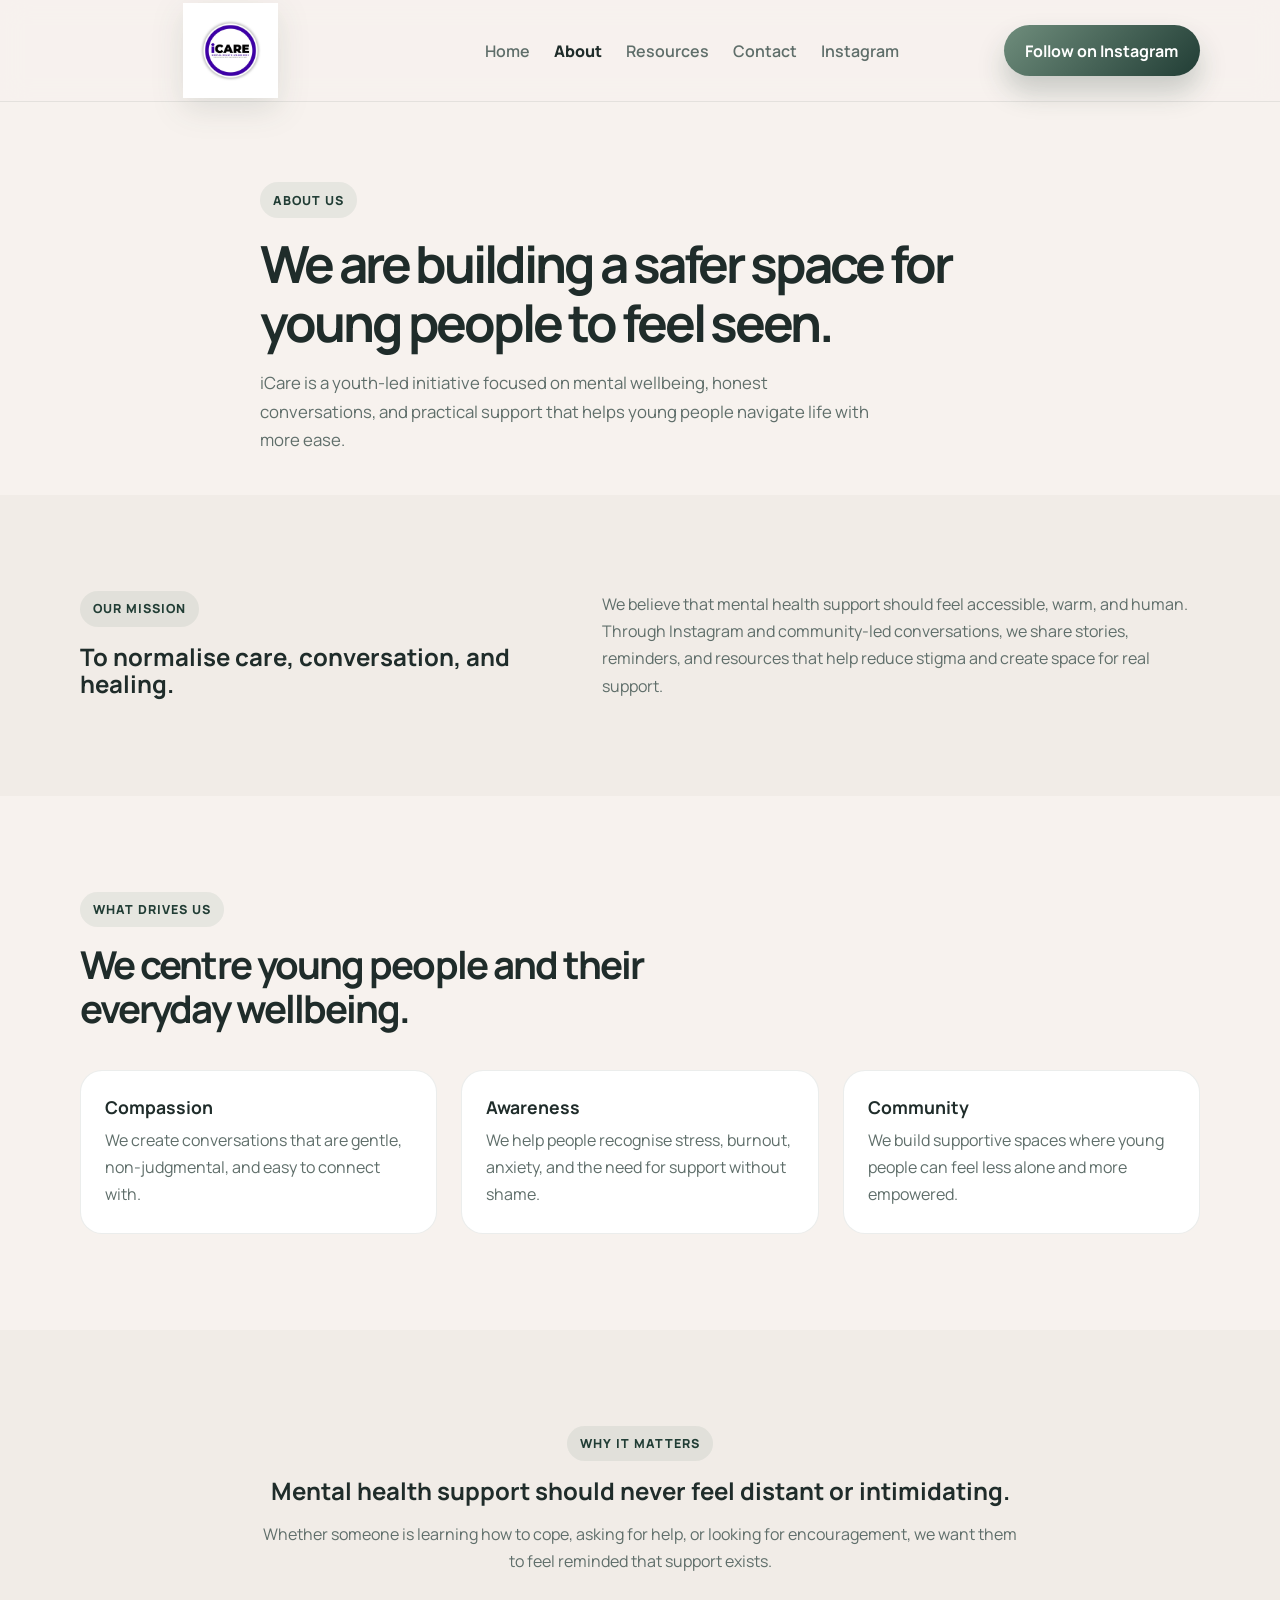
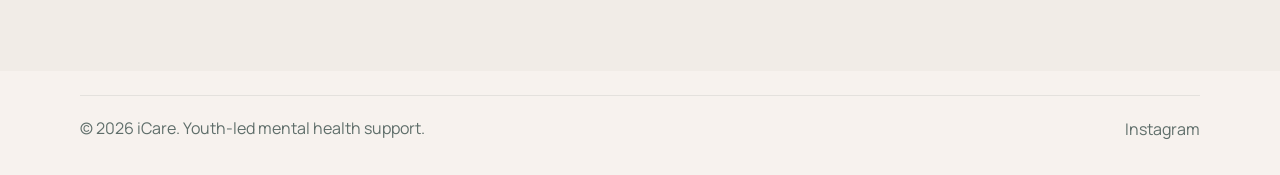
==== about.html @ afa2515c "Add GitHub Pages deployment Co-authored-by: Copilot App <223556219+Copilot@users.noreply.github.com>" ====
<!DOCTYPE html>
<html lang="en">
  <head>
    <meta charset="UTF-8" />
    <meta name="viewport" content="width=device-width, initial-scale=1.0" />
    <meta name="description" content="Learn more about iCare, a youth-led mental health initiative sharing safe conversations and support on Instagram." />
    <title>About | iCare</title>
    <link rel="preconnect" href="https://fonts.googleapis.com" />
    <link rel="preconnect" href="https://fonts.gstatic.com" crossorigin />
    <link href="https://fonts.googleapis.com/css2?family=Manrope:wght@400;500;600;700;800&display=swap" rel="stylesheet" />
    <link rel="stylesheet" href="styles.css" />
  </head>
  <body>
    <header class="site-header">
      <div class="container nav-wrap">
        <a href="index.html" class="brand" aria-label="iCare home">
          <img src="icare-logo.jpeg" alt="iCare logo" class="brand-logo" />
        </a>
        <nav class="main-nav" id="main-nav" aria-label="Main navigation">
          <a href="index.html">Home</a>
          <a href="about.html" class="active">About</a>
          <a href="resources.html">Resources</a>
          <a href="contact.html">Contact</a>
          <a href="https://www.instagram.com/icare_int?stkn=cmU0aDU4Ynk5eHl6&utm_source=qr" target="_blank" rel="noreferrer">Instagram</a>
        </nav>
        <button class="nav-toggle" id="nav-toggle" aria-expanded="false" aria-controls="main-nav" aria-label="Toggle menu">
          <span></span>
          <span></span>
          <span></span>
        </button>
        <a class="btn btn-primary desktop-cta" href="https://www.instagram.com/icare_int?stkn=cmU0aDU4Ynk5eHl6&utm_source=qr" target="_blank" rel="noreferrer">Follow on Instagram</a>
      </div>
    </header>

    <main>
      <section class="page-hero section">
        <div class="container narrow-copy">
          <p class="eyebrow">About us</p>
          <h1>We are building a safer space for young people to feel seen.</h1>
          <p class="lead">iCare is a youth-led initiative focused on mental wellbeing, honest conversations, and practical support that helps young people navigate life with more ease.</p>
        </div>
      </section>

      <section class="section section-soft">
        <div class="container split-layout">
          <div>
            <p class="eyebrow">Our mission</p>
            <h2>To normalise care, conversation, and healing.</h2>
          </div>
          <div>
            <p>We believe that mental health support should feel accessible, warm, and human. Through Instagram and community-led conversations, we share stories, reminders, and resources that help reduce stigma and create space for real support.</p>
          </div>
        </div>
      </section>

      <section class="section">
        <div class="container">
          <div class="section-heading">
            <p class="eyebrow">What drives us</p>
            <h2>We centre young people and their everyday wellbeing.</h2>
          </div>

          <div class="impact-grid">
            <article>
              <strong>Compassion</strong>
              <p>We create conversations that are gentle, non-judgmental, and easy to connect with.</p>
            </article>
            <article>
              <strong>Awareness</strong>
              <p>We help people recognise stress, burnout, anxiety, and the need for support without shame.</p>
            </article>
            <article>
              <strong>Community</strong>
              <p>We build supportive spaces where young people can feel less alone and more empowered.</p>
            </article>
          </div>
        </div>
      </section>

      <section class="section section-soft">
        <div class="container narrow-copy center-text">
          <p class="eyebrow">Why it matters</p>
          <h2>Mental health support should never feel distant or intimidating.</h2>
          <p>Whether someone is learning how to cope, asking for help, or looking for encouragement, we want them to feel reminded that support exists.</p>
        </div>
      </section>
    </main>

    <footer class="site-footer">
      <div class="container footer-wrap">
        <p>© 2026 iCare. Youth-led mental health support.</p>
        <a href="https://www.instagram.com/icare_int?stkn=cmU0aDU4Ynk5eHl6&utm_source=qr" target="_blank" rel="noreferrer">Instagram</a>
      </div>
    </footer>

    <script src="script.js"></script>
  </body>
</html>
---- styles.css ----
:root {
  --bg: #f7f2ee;
  --panel: #fffaf6;
  --soft: #f1ece7;
  --primary: #6f8d7c;
  --primary-deep: #213d35;
  --accent: #d9b7a4;
  --highlight: #efe0d2;
  --text: #1f2c2a;
  --muted: #5f6e6a;
  --line: rgba(33, 61, 53, 0.09);
  --shadow: 0 22px 48px rgba(32, 49, 46, 0.12);
}

* {
  box-sizing: border-box;
}

html {
  scroll-behavior: smooth;
}

body {
  margin: 0;
  font-family: "Manrope", sans-serif;
  background: var(--bg);
  color: var(--text);
}

img {
  max-width: 100%;
  display: block;
}

a {
  color: inherit;
  text-decoration: none;
}

p {
  margin: 0;
  line-height: 1.7;
  color: var(--muted);
}

h1,
h2,
h3 {
  margin: 0;
  line-height: 1.15;
  color: var(--text);
}

.container {
  width: min(1120px, calc(100% - 2rem));
  margin: 0 auto;
}

.section {
  padding: 6rem 0;
}

.section-soft {
  background: var(--soft);
}

.site-header {
  position: sticky;
  top: 0;
  z-index: 20;
  backdrop-filter: blur(14px);
  background: rgba(247, 242, 238, 0.86);
  border-bottom: 1px solid var(--line);
}

.nav-wrap {
  position: relative;
  display: flex;
  align-items: center;
  justify-content: space-between;
  min-height: 82px;
  gap: 1rem;
}

.main-nav a.active {
  color: var(--text);
  font-weight: 800;
}

.nav-toggle {
  display: none;
  background: transparent;
  border: 0;
  padding: 0.25rem;
  cursor: pointer;
}

.nav-toggle span {
  display: block;
  width: 24px;
  height: 2px;
  background: var(--text);
  margin: 5px 0;
  border-radius: 999px;
}

.brand {
  display: inline-flex;
  align-items: center;
  justify-content: center;
  min-width: 180px;
  padding: 0.2rem 0;
}

.brand-logo {
  display: block;
  width: min(300px, 42vw);
  height: auto;
  max-height: 95px;
  object-fit: contain;
  filter: drop-shadow(0 10px 16px rgba(33, 61, 53, 0.12));
}

.brand-mark {
  display: inline-grid;
  place-items: center;
  width: 2rem;
  height: 2rem;
  border-radius: 50%;
  background: linear-gradient(135deg, var(--primary), var(--primary-deep));
  color: white;
  box-shadow: var(--shadow);
}

.main-nav {
  display: flex;
  align-items: center;
  gap: 1.5rem;
  font-weight: 600;
  color: var(--muted);
}

.main-nav a {
  transition: color 0.2s ease;
}

.main-nav a:hover,
.main-nav a:focus-visible {
  color: var(--text);
}

.btn {
  display: inline-flex;
  align-items: center;
  justify-content: center;
  padding: 0.9rem 1.35rem;
  border-radius: 999px;
  font-weight: 700;
  transition: transform 0.2s ease, box-shadow 0.2s ease;
}

.btn:hover,
.btn:focus-visible {
  transform: translateY(-1px);
}

.btn-primary {
  background: linear-gradient(135deg, var(--primary), var(--primary-deep));
  color: white;
  box-shadow: 0 16px 28px rgba(33, 61, 53, 0.22);
}

.btn-secondary {
  background: rgba(255, 255, 255, 0.6);
  color: var(--text);
  border: 1px solid rgba(33, 61, 53, 0.12);
  box-shadow: 0 8px 20px rgba(26, 39, 36, 0.04);
}

.page-hero {
  padding-top: 5rem;
  padding-bottom: 2.5rem;
}

.page-hero h1 {
  font-size: clamp(2.4rem, 4vw, 4rem);
  letter-spacing: -0.06em;
  max-width: 760px;
}

.narrow-copy {
  max-width: 760px;
}

.center-text {
  text-align: center;
}

.center-text p:last-child {
  margin-top: 1rem;
}

.hero {
  padding: 4.5rem 0 3rem;
}

.hero-grid {
  display: grid;
  grid-template-columns: 1.2fr 0.8fr;
  align-items: center;
  gap: 2.5rem;
}

.eyebrow {
  display: inline-block;
  margin-bottom: 1rem;
  padding: 0.45rem 0.8rem;
  border-radius: 999px;
  background: rgba(111, 141, 124, 0.12);
  color: var(--primary-deep);
  font-weight: 800;
  font-size: 0.78rem;
  letter-spacing: 0.08em;
  text-transform: uppercase;
}

.hero-copy h1 {
  font-size: clamp(2.6rem, 5vw, 4.8rem);
  letter-spacing: -0.07em;
  max-width: 560px;
  color: var(--primary-deep);
}

.lead {
  margin-top: 1.1rem;
  font-size: 1.05rem;
  max-width: 620px;
}

.hero-actions {
  display: flex;
  flex-wrap: wrap;
  gap: 1rem;
  margin-top: 2rem;
}

.mini-stats {
  list-style: none;
  display: grid;
  grid-template-columns: repeat(3, minmax(0, 1fr));
  gap: 1rem;
  margin: 2rem 0 0;
  padding: 0;
}

.mini-stats li {
  padding: 1rem 1.1rem;
  border-radius: 20px;
  background: rgba(255, 255, 255, 0.68);
  border: 1px solid var(--line);
}

.mini-stats strong {
  display: block;
  margin-bottom: 0.1rem;
  font-size: 1.05rem;
}

.mini-stats span {
  color: var(--muted);
  font-size: 0.82rem;
}

.hero-visual {
  position: relative;
  min-height: 520px;
  display: grid;
  place-items: center;
}

.bubble {
  position: absolute;
  border-radius: 50%;
  filter: blur(8px);
  opacity: 0.8;
}

.bubble-one {
  inset: 6% auto auto 8%;
  width: 180px;
  height: 180px;
  background: rgba(246, 216, 209, 0.8);
}

.bubble-two {
  inset: auto 10% 12% auto;
  width: 220px;
  height: 220px;
  background: rgba(90, 143, 122, 0.16);
}

.card {
  position: relative;
  z-index: 1;
  background: rgba(255, 255, 255, 0.9);
  border: 1px solid rgba(34, 62, 58, 0.08);
  box-shadow: var(--shadow);
}

.card-main {
  width: min(420px, 92%);
  padding: 2.1rem 1.7rem;
  border-radius: 30px;
  background: linear-gradient(180deg, rgba(255,255,255,0.96), rgba(255,250,246,0.94));
}

.dot {
  display: inline-block;
  width: 12px;
  height: 12px;
  margin-bottom: 0.9rem;
  border-radius: 50%;
  background: #c8d7d2;
}

.dot.active {
  background: var(--primary);
}

.card-main h2 {
  margin-bottom: 0.6rem;
  font-size: 2rem;
}

.signal {
  display: flex;
  align-items: center;
  justify-content: space-between;
  margin-top: 1.5rem;
  padding-top: 1rem;
  border-top: 1px solid var(--line);
}

.signal span {
  font-weight: 700;
  color: var(--text);
}

.bars {
  display: flex;
  gap: 0.4rem;
  align-items: end;
  height: 28px;
}

.bars i {
  width: 5px;
  border-radius: 999px;
  background: linear-gradient(180deg, var(--primary), var(--primary-deep));
}

.bars i:nth-child(1) { height: 10px; }
.bars i:nth-child(2) { height: 18px; }
.bars i:nth-child(3) { height: 22px; }
.bars i:nth-child(4) { height: 28px; }

.card-floating {
  position: absolute;
  right: 6%;
  bottom: 10%;
  max-width: 210px;
  padding: 1rem 1.2rem;
  border-radius: 18px;
  background: rgba(250, 237, 235, 0.92);
}

.section-heading {
  margin-bottom: 2.4rem;
}

.section-heading h2 {
  font-size: clamp(2rem, 3vw, 3rem);
  letter-spacing: -0.05em;
  max-width: 620px;
}

.split-layout {
  display: grid;
  grid-template-columns: 0.9fr 1.1fr;
  gap: 2rem;
}

.impact-grid {
  display: grid;
  grid-template-columns: repeat(3, minmax(0, 1fr));
  gap: 1.5rem;
}

.impact-grid article {
  background: white;
  border: 1px solid var(--line);
  border-radius: 22px;
  padding: 1.5rem;
}

.impact-grid strong {
  display: block;
  margin-bottom: 0.5rem;
  font-size: 1.1rem;
}

.card-grid {
  display: grid;
  gap: 1.5rem;
}

.three-up {
  grid-template-columns: repeat(3, minmax(0, 1fr));
}

.four-up {
  grid-template-columns: repeat(4, minmax(0, 1fr));
}

.info-card {
  padding: 1.8rem 1.5rem;
  border-radius: 24px;
  background: linear-gradient(180deg, #ffffff, #fdf7f3);
  border: 1px solid var(--line);
  box-shadow: 0 14px 32px rgba(26, 39, 36, 0.04);
}

.icon {
  display: inline-grid;
  place-items: center;
  width: 3.1rem;
  height: 3.1rem;
  border-radius: 16px;
  font-size: 1.4rem;
  background: rgba(90, 143, 122, 0.12);
}

.info-card h3 {
  margin-top: 1rem;
  margin-bottom: 0.55rem;
  font-size: 1.4rem;
}

#instagram-feed.instagram-grid {
  align-items: stretch;
}

#instagram-feed .instagram-card {
  display: block;
  overflow: hidden;
  border-radius: 24px;
  background: white;
  border: 1px solid var(--line);
  box-shadow: 0 14px 28px rgba(26, 39, 36, 0.04);
  transition: transform 0.2s ease, box-shadow 0.2s ease;
}

#instagram-feed .instagram-card:hover,
#instagram-feed .instagram-card:focus-visible {
  transform: translateY(-3px);
  box-shadow: 0 18px 36px rgba(26, 39, 36, 0.08);
}

.instagram-card img {
  width: 100%;
  height: 220px;
  object-fit: cover;
}

.instagram-card .instagram-content {
  padding: 1rem 1rem 1.2rem;
}

.instagram-card .meta {
  display: flex;
  align-items: center;
  justify-content: space-between;
  margin-bottom: 0.8rem;
}

.instagram-badge {
  display: inline-block;
  padding: 0.25rem 0.55rem;
  border-radius: 999px;
  background: rgba(246, 216, 209, 0.7);
  color: var(--primary-deep);
  font-size: 0.72rem;
  font-weight: 700;
}

.instagram-card h3 {
  margin: 0 0 0.6rem;
  font-size: 1.15rem;
}

.instagram-card p {
  font-size: 0.95rem;
}

.spotlight-wrap {
  display: grid;
  grid-template-columns: 1fr 1fr;
  gap: 2rem;
  align-items: center;
}

.spotlight-wrap p:last-child {
  font-size: 1.04rem;
}

.brand-strip {
  padding-top: 0;
  padding-bottom: 2rem;
}

.brand-row {
  display: flex;
  justify-content: space-between;
  flex-wrap: wrap;
  gap: 1rem;
  padding: 1.3rem 0;
  border-top: 1px solid var(--line);
  border-bottom: 1px solid var(--line);
  color: var(--primary-deep);
  font-size: 0.78rem;
  letter-spacing: 0.15em;
  text-transform: uppercase;
  font-weight: 800;
  opacity: 0.9;
}

.editorial-section {
  background: linear-gradient(180deg, rgba(255,255,255,0.4), rgba(237,244,242,0.9));
}

.editorial-grid {
  display: grid;
  grid-template-columns: 1.4fr 0.8fr 0.8fr;
  gap: 1.5rem;
  align-items: stretch;
}

.editorial-feature,
.editorial-card {
  background: white;
  border: 1px solid var(--line);
  border-radius: 28px;
  overflow: hidden;
  box-shadow: 0 14px 32px rgba(26, 39, 36, 0.04);
}

.editorial-feature {
  display: grid;
  grid-template-columns: 1.2fr 1fr;
}

.editorial-feature img {
  width: 100%;
  height: 100%;
  object-fit: cover;
}

.editorial-feature > div,
.editorial-card {
  padding: 1.4rem 1.4rem 1.5rem;
}

.editorial-card {
  display: flex;
  flex-direction: column;
  justify-content: center;
}

.editorial-feature h3,
.editorial-card h3 {
  margin: 0.8rem 0 0.5rem;
  font-size: 1.5rem;
}

.dark-pill {
  background: rgba(29, 43, 40, 0.9);
  color: white;
}

.split-heading {
  display: flex;
  align-items: end;
  justify-content: space-between;
  gap: 1rem;
}

.text-link {
  font-weight: 800;
  color: var(--primary-deep);
}

.resource-list {
  display: grid;
  grid-template-columns: repeat(3, minmax(0, 1fr));
  gap: 1.5rem;
}

.resource-list article {
  padding: 1.6rem;
  border-radius: 24px;
  background: white;
  border: 1px solid var(--line);
}

.resources-page {
  grid-template-columns: repeat(3, minmax(0, 1fr));
}

.pill {
  display: inline-block;
  margin-bottom: 0.8rem;
  padding: 0.4rem 0.7rem;
  border-radius: 999px;
  background: rgba(90, 143, 122, 0.12);
  color: var(--primary-deep);
  font-size: 0.72rem;
  font-weight: 800;
  letter-spacing: 0.06em;
  text-transform: uppercase;
}

.quote-card {
  margin: 0;
  padding: 1.6rem;
  background: white;
  border-radius: 24px;
  border: 1px solid var(--line);
  color: var(--text);
  font-size: 1.05rem;
  line-height: 1.7;
}

.contact-box {
  display: flex;
  align-items: center;
  justify-content: space-between;
  gap: 2rem;
  padding: 2.3rem 2rem;
  border-radius: 28px;
  background: linear-gradient(135deg, rgba(111, 141, 124, 0.10), rgba(217, 183, 164, 0.20));
  border: 1px solid var(--line);
  box-shadow: 0 18px 32px rgba(32, 49, 46, 0.06);
}

.contact-layout {
  display: grid;
  grid-template-columns: 1fr 1fr;
  align-items: center;
}

.contact-copy {
  max-width: 540px;
}

.contact-copy p {
  margin-top: 0.8rem;
}

.contact-form {
  display: grid;
  gap: 1rem;
  background: rgba(255, 255, 255, 0.72);
  border: 1px solid var(--line);
  border-radius: 22px;
  padding: 1.2rem;
}

.contact-form label {
  display: grid;
  gap: 0.5rem;
  color: var(--text);
  font-weight: 700;
}

.contact-form input,
.contact-form textarea {
  width: 100%;
  border: 1px solid rgba(29, 43, 40, 0.12);
  border-radius: 14px;
  padding: 0.9rem 1rem;
  font: inherit;
  color: var(--text);
  background: white;
}

.contact-form input:focus,
.contact-form textarea:focus {
  outline: 2px solid rgba(90, 143, 122, 0.25);
  border-color: rgba(90, 143, 122, 0.5);
}

.contact-actions {
  display: flex;
  flex-wrap: wrap;
  gap: 1rem;
}

.compact-actions {
  margin-top: 1.5rem;
}

.submit-btn {
  border: none;
  cursor: pointer;
}

.site-footer {
  padding: 1.5rem 0 2rem;
  color: var(--muted);
}

.footer-wrap {
  display: flex;
  align-items: center;
  justify-content: space-between;
  gap: 1rem;
  border-top: 1px solid var(--line);
  padding-top: 1.2rem;
}

@media (max-width: 900px) {
  .hero-grid,
  .split-layout,
  .three-up,
  .four-up,
  .resource-list,
  .contact-box,
  .spotlight-wrap,
  .impact-grid,
  .editorial-grid {
    grid-template-columns: 1fr;
    display: grid;
  }

  .brand-logo {
    width: min(190px, 52vw);
  }

  .editorial-feature {
    grid-template-columns: 1fr;
  }

  .desktop-cta {
    display: none;
  }

  .nav-toggle {
    display: block;
  }

  .main-nav {
    position: absolute;
    top: 82px;
    left: 0;
    right: 0;
    display: none;
    flex-direction: column;
    gap: 1rem;
    padding: 1rem 1.2rem 1.25rem;
    background: rgba(246, 245, 244, 0.96);
    border-bottom: 1px solid var(--line);
  }

  .main-nav.is-open {
    display: flex;
  }

  .contact-box {
    display: block;
  }

  .contact-actions {
    margin-top: 1.2rem;
  }
}

@media (max-width: 640px) {
  .hero {
    padding-top: 3rem;
  }

  .nav-wrap {
    padding: 0.8rem 0;
  }

  .btn {
    width: 100%;
  }

  .hero-actions,
  .contact-actions {
    display: grid;
  }

  .mini-stats {
    grid-template-columns: 1fr;
  }

  .section {
    padding: 4.5rem 0;
  }

  .site-footer .footer-wrap {
    flex-direction: column;
    align-items: flex-start;
  }
}
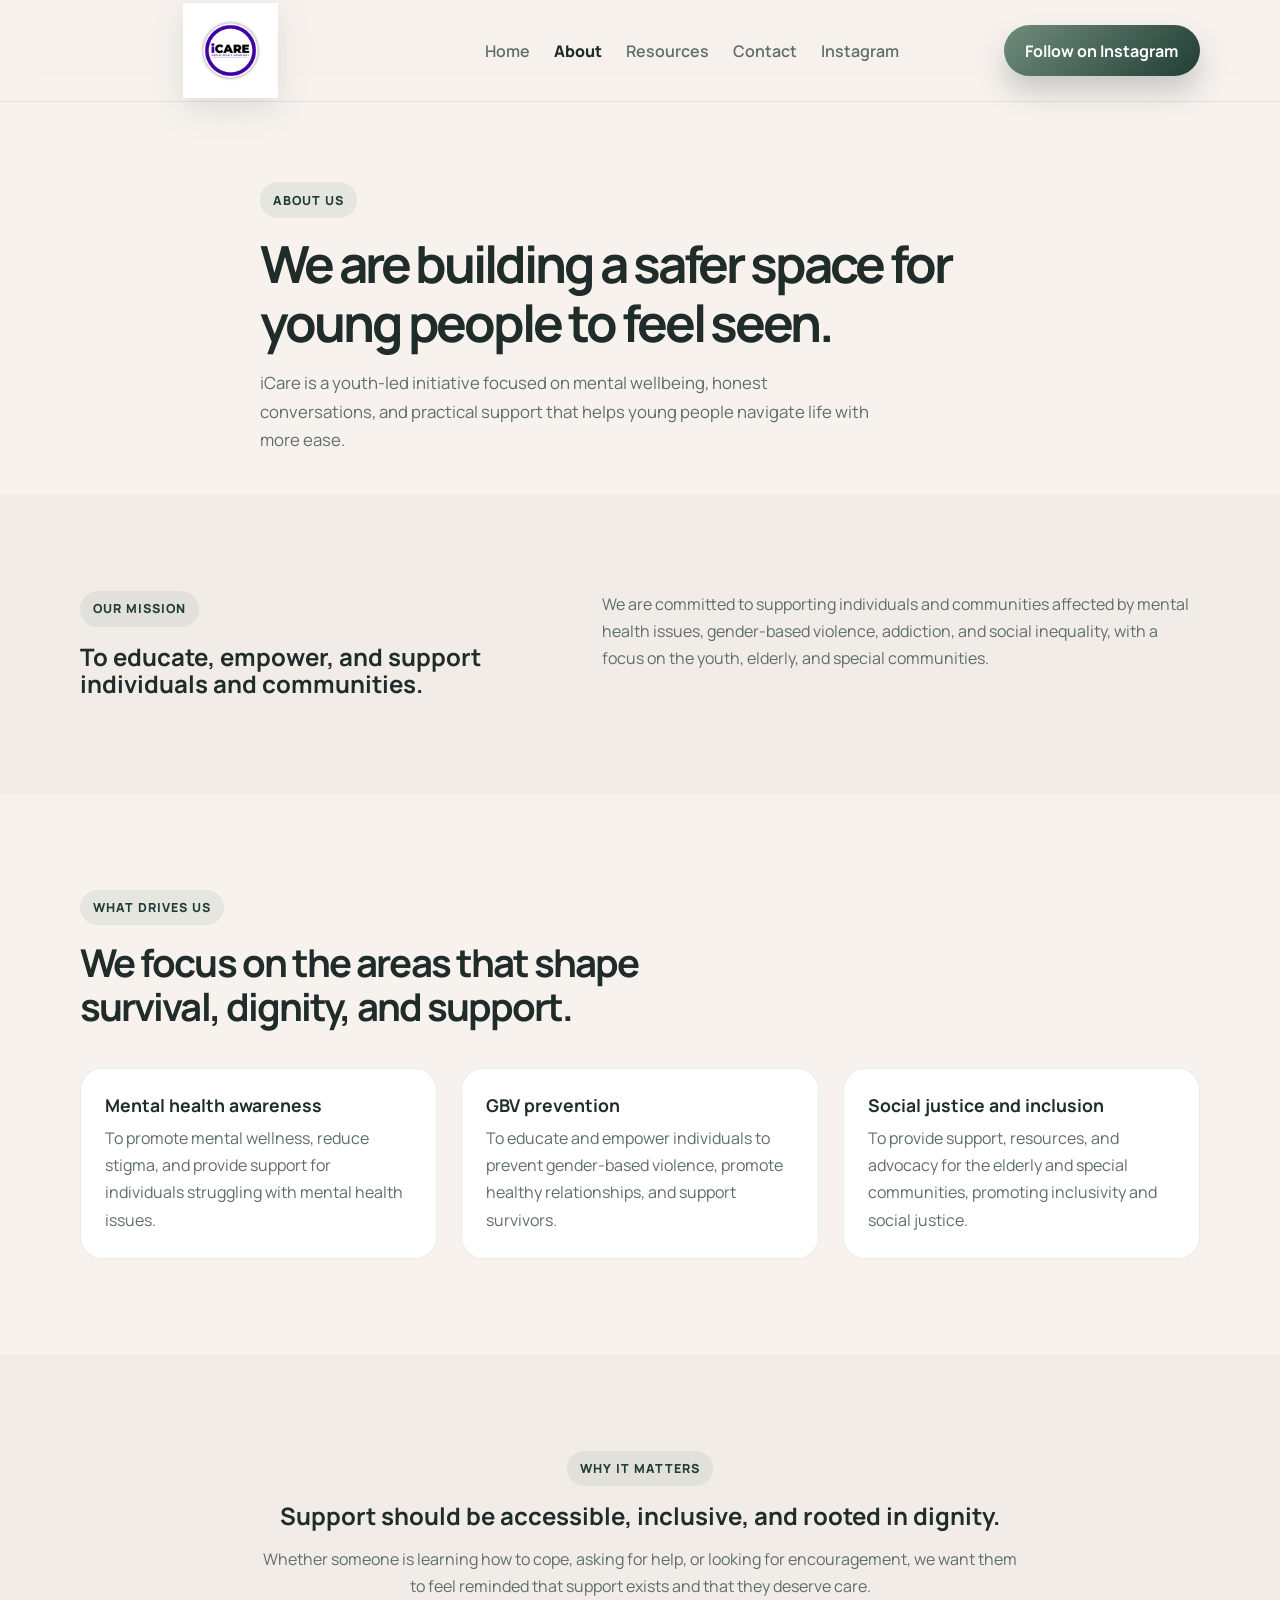
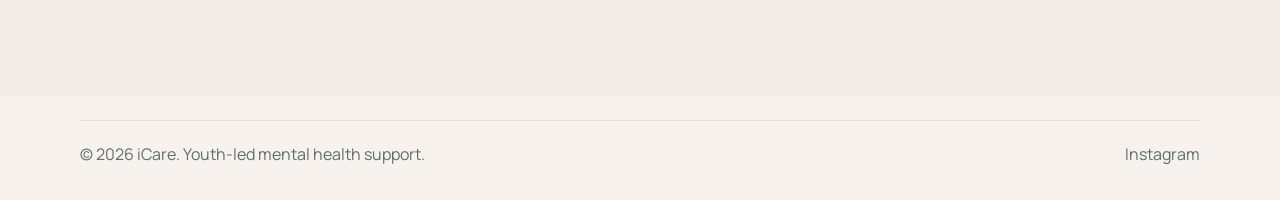
==== commit 6b6d2c10: "Update site content with Instagram profile details Co-authored-by: Copilot App <223556219+Copilot@us" ====
--- a/about.html
+++ b/about.html
@@ -45,10 +45,10 @@
         <div class="container split-layout">
           <div>
             <p class="eyebrow">Our mission</p>
-            <h2>To normalise care, conversation, and healing.</h2>
+            <h2>To educate, empower, and support individuals and communities.</h2>
           </div>
           <div>
-            <p>We believe that mental health support should feel accessible, warm, and human. Through Instagram and community-led conversations, we share stories, reminders, and resources that help reduce stigma and create space for real support.</p>
+            <p>We are committed to supporting individuals and communities affected by mental health issues, gender-based violence, addiction, and social inequality, with a focus on the youth, elderly, and special communities.</p>
           </div>
         </div>
       </section>
@@ -57,21 +57,21 @@
         <div class="container">
           <div class="section-heading">
             <p class="eyebrow">What drives us</p>
-            <h2>We centre young people and their everyday wellbeing.</h2>
+            <h2>We focus on the areas that shape survival, dignity, and support.</h2>
           </div>
 
           <div class="impact-grid">
             <article>
-              <strong>Compassion</strong>
-              <p>We create conversations that are gentle, non-judgmental, and easy to connect with.</p>
+              <strong>Mental health awareness</strong>
+              <p>To promote mental wellness, reduce stigma, and provide support for individuals struggling with mental health issues.</p>
             </article>
             <article>
-              <strong>Awareness</strong>
-              <p>We help people recognise stress, burnout, anxiety, and the need for support without shame.</p>
+              <strong>GBV prevention</strong>
+              <p>To educate and empower individuals to prevent gender-based violence, promote healthy relationships, and support survivors.</p>
             </article>
             <article>
-              <strong>Community</strong>
-              <p>We build supportive spaces where young people can feel less alone and more empowered.</p>
+              <strong>Social justice and inclusion</strong>
+              <p>To provide support, resources, and advocacy for the elderly and special communities, promoting inclusivity and social justice.</p>
             </article>
           </div>
         </div>
@@ -80,8 +80,8 @@
       <section class="section section-soft">
         <div class="container narrow-copy center-text">
           <p class="eyebrow">Why it matters</p>
-          <h2>Mental health support should never feel distant or intimidating.</h2>
-          <p>Whether someone is learning how to cope, asking for help, or looking for encouragement, we want them to feel reminded that support exists.</p>
+          <h2>Support should be accessible, inclusive, and rooted in dignity.</h2>
+          <p>Whether someone is learning how to cope, asking for help, or looking for encouragement, we want them to feel reminded that support exists and that they deserve care.</p>
         </div>
       </section>
     </main>
--- a/styles.css
+++ b/styles.css
@@ -307,6 +307,21 @@
   box-shadow: var(--shadow);
 }
 
+.profile-card {
+  display: grid;
+  place-items: center;
+  padding: 1.4rem 1rem 1rem;
+}
+
+.profile-badge {
+  display: block;
+  width: min(320px, 70%);
+  height: auto;
+  max-height: 220px;
+  object-fit: contain;
+  filter: drop-shadow(0 10px 16px rgba(33, 61, 53, 0.12));
+}
+
 .card-main {
   width: min(420px, 92%);
   padding: 2.1rem 1.7rem;
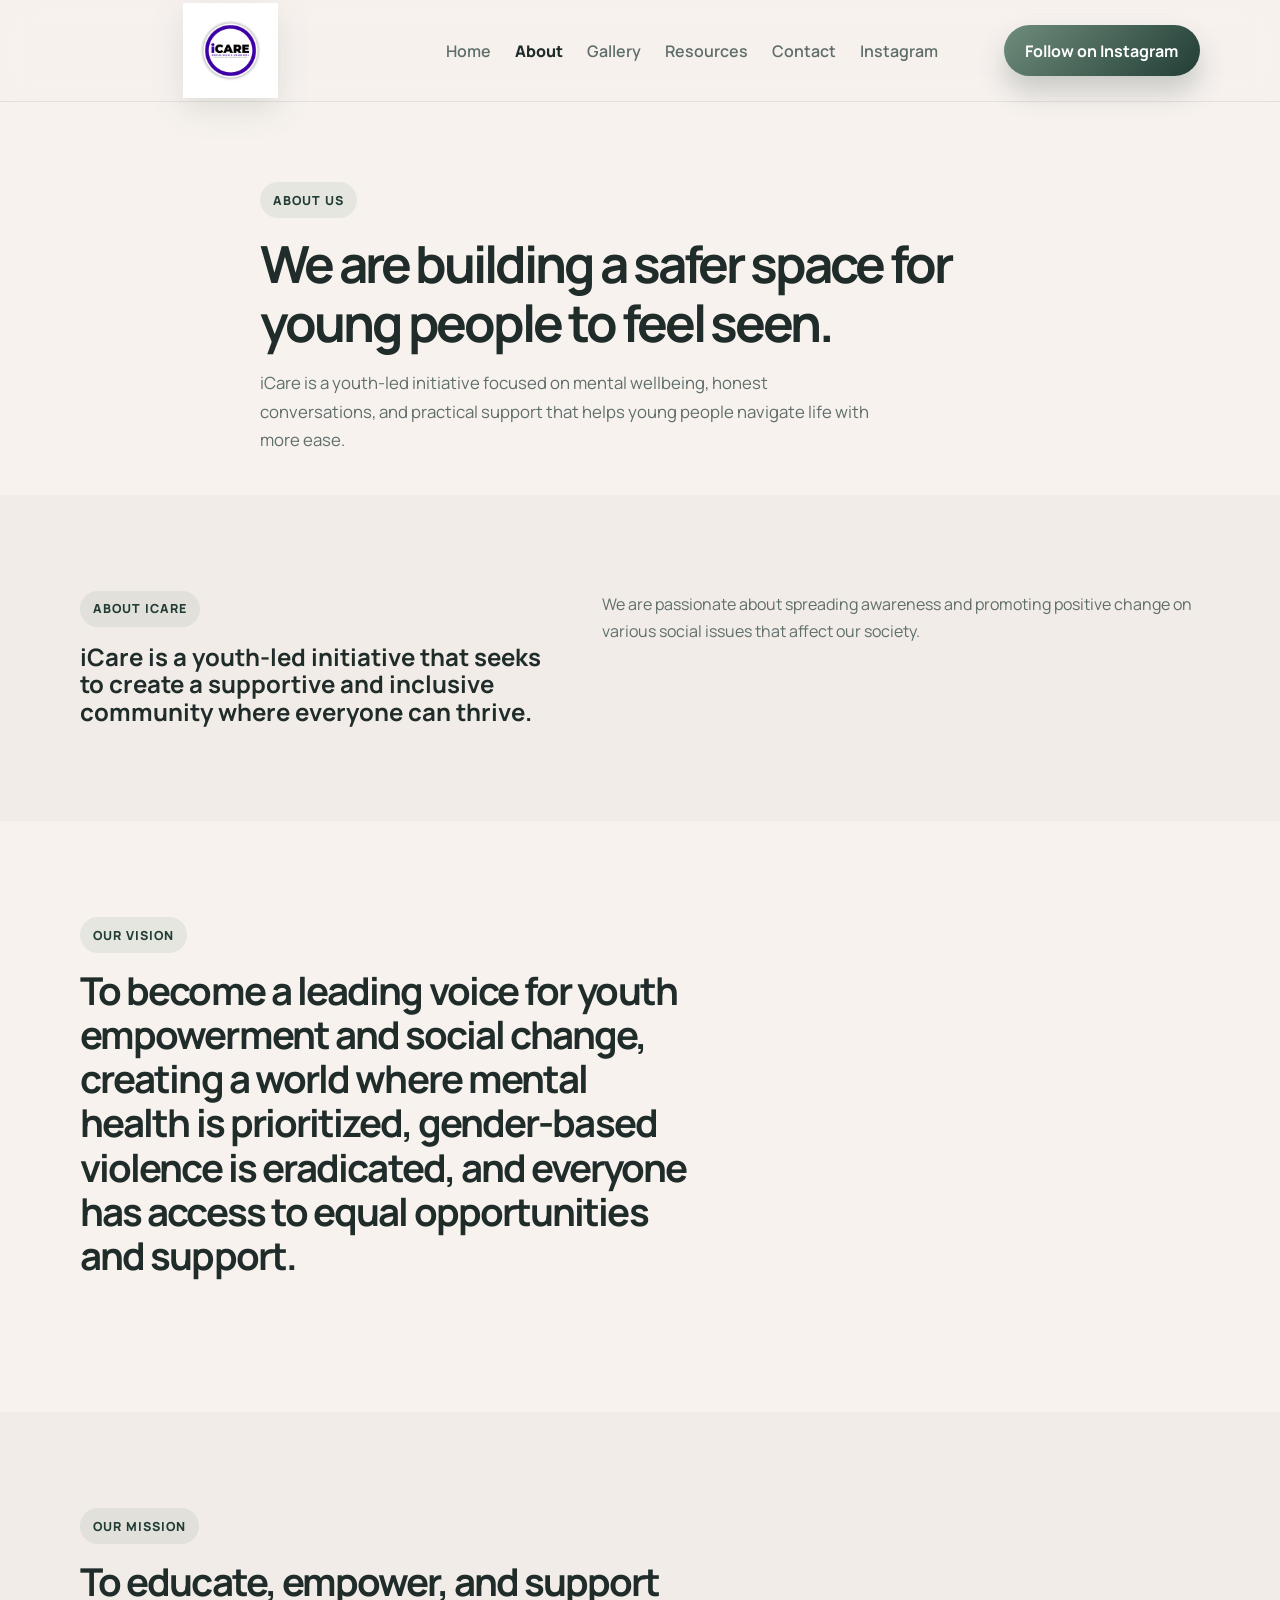
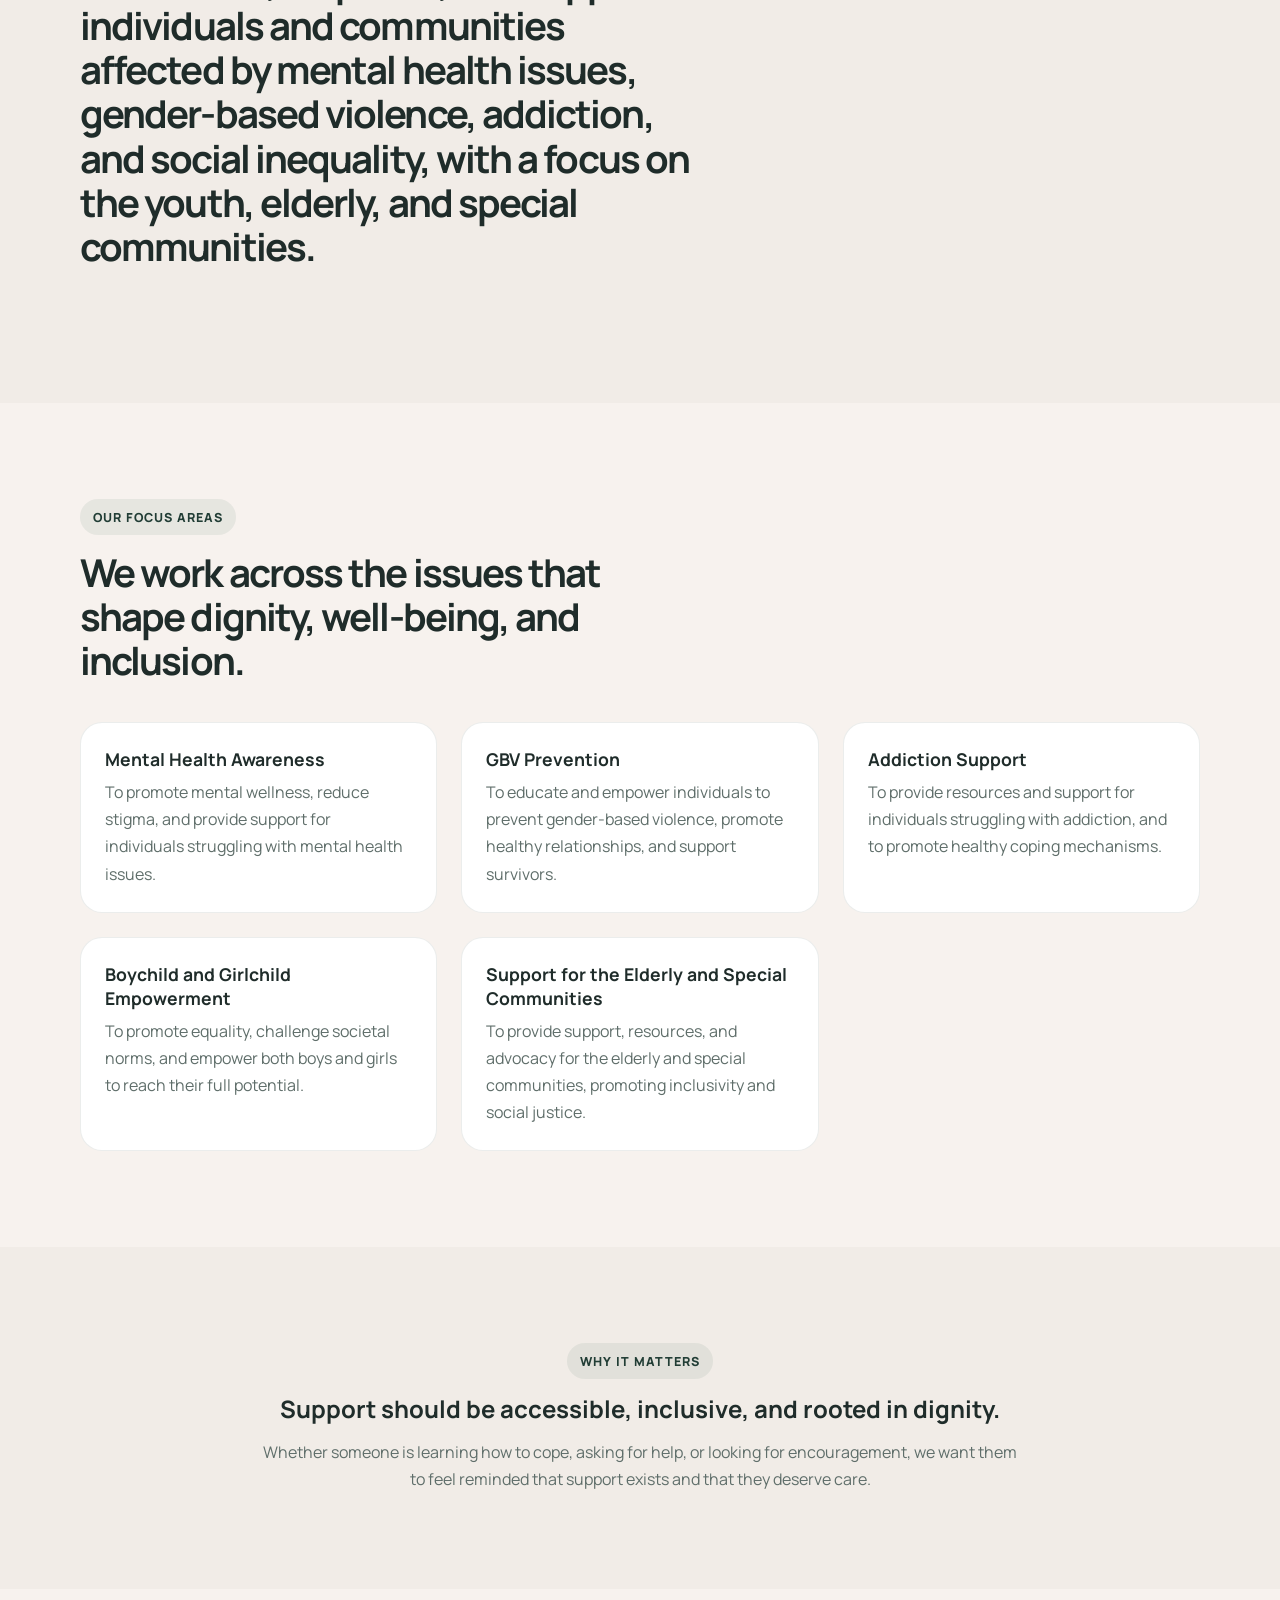
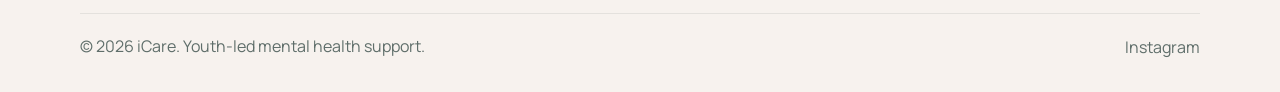
==== commit 4dc7db73: "Finalize iCare website with real gallery and updated content Co-authored-by: Copilot App <223556219+" ====
--- a/about.html
+++ b/about.html
@@ -19,6 +19,7 @@
         <nav class="main-nav" id="main-nav" aria-label="Main navigation">
           <a href="index.html">Home</a>
           <a href="about.html" class="active">About</a>
+          <a href="gallery.html">Gallery</a>
           <a href="resources.html">Resources</a>
           <a href="contact.html">Contact</a>
           <a href="https://www.instagram.com/icare_int?stkn=cmU0aDU4Ynk5eHl6&utm_source=qr" target="_blank" rel="noreferrer">Instagram</a>
@@ -44,11 +45,11 @@
       <section class="section section-soft">
         <div class="container split-layout">
           <div>
-            <p class="eyebrow">Our mission</p>
-            <h2>To educate, empower, and support individuals and communities.</h2>
+            <p class="eyebrow">About iCare</p>
+            <h2>iCare is a youth-led initiative that seeks to create a supportive and inclusive community where everyone can thrive.</h2>
           </div>
           <div>
-            <p>We are committed to supporting individuals and communities affected by mental health issues, gender-based violence, addiction, and social inequality, with a focus on the youth, elderly, and special communities.</p>
+            <p>We are passionate about spreading awareness and promoting positive change on various social issues that affect our society.</p>
           </div>
         </div>
       </section>
@@ -56,21 +57,47 @@
       <section class="section">
         <div class="container">
           <div class="section-heading">
-            <p class="eyebrow">What drives us</p>
-            <h2>We focus on the areas that shape survival, dignity, and support.</h2>
+            <p class="eyebrow">Our Vision</p>
+            <h2>To become a leading voice for youth empowerment and social change, creating a world where mental health is prioritized, gender-based violence is eradicated, and everyone has access to equal opportunities and support.</h2>
+          </div>
+        </div>
+      </section>
+
+      <section class="section section-soft">
+        <div class="container">
+          <div class="section-heading">
+            <p class="eyebrow">Our Mission</p>
+            <h2>To educate, empower, and support individuals and communities affected by mental health issues, gender-based violence, addiction, and social inequality, with a focus on the youth, elderly, and special communities.</h2>
+          </div>
+        </div>
+      </section>
+
+      <section class="section">
+        <div class="container">
+          <div class="section-heading">
+            <p class="eyebrow">Our Focus Areas</p>
+            <h2>We work across the issues that shape dignity, well-being, and inclusion.</h2>
           </div>
 
           <div class="impact-grid">
             <article>
-              <strong>Mental health awareness</strong>
+              <strong>Mental Health Awareness</strong>
               <p>To promote mental wellness, reduce stigma, and provide support for individuals struggling with mental health issues.</p>
             </article>
             <article>
-              <strong>GBV prevention</strong>
+              <strong>GBV Prevention</strong>
               <p>To educate and empower individuals to prevent gender-based violence, promote healthy relationships, and support survivors.</p>
             </article>
             <article>
-              <strong>Social justice and inclusion</strong>
+              <strong>Addiction Support</strong>
+              <p>To provide resources and support for individuals struggling with addiction, and to promote healthy coping mechanisms.</p>
+            </article>
+            <article>
+              <strong>Boychild and Girlchild Empowerment</strong>
+              <p>To promote equality, challenge societal norms, and empower both boys and girls to reach their full potential.</p>
+            </article>
+            <article>
+              <strong>Support for the Elderly and Special Communities</strong>
               <p>To provide support, resources, and advocacy for the elderly and special communities, promoting inclusivity and social justice.</p>
             </article>
           </div>
--- a/styles.css
+++ b/styles.css
@@ -655,6 +655,34 @@
   line-height: 1.7;
 }
 
+.support-band {
+  padding-top: 0;
+}
+
+.support-band-inner {
+  display: grid;
+  grid-template-columns: 1.3fr 0.7fr;
+  gap: 1.5rem;
+  align-items: center;
+  padding: 2rem 2.2rem;
+  border-radius: 30px;
+  background: linear-gradient(135deg, rgba(111, 141, 124, 0.12), rgba(217, 183, 164, 0.18));
+  border: 1px solid var(--line);
+}
+
+.support-band h2 {
+  font-size: clamp(1.8rem, 2.5vw, 2.7rem);
+  letter-spacing: -0.05em;
+  max-width: 620px;
+}
+
+.support-actions {
+  display: flex;
+  justify-content: flex-end;
+  flex-wrap: wrap;
+  gap: 1rem;
+}
+
 .contact-box {
   display: flex;
   align-items: center;
@@ -729,6 +757,52 @@
   cursor: pointer;
 }
 
+.gallery-page .page-hero {
+  padding-bottom: 1rem;
+}
+
+.gallery-grid {
+  display: grid;
+  grid-template-columns: repeat(auto-fit, minmax(220px, 1fr));
+  gap: 1.25rem;
+}
+
+.gallery-item {
+  overflow: hidden;
+  border-radius: 24px;
+  background: white;
+  border: 1px solid var(--line);
+  box-shadow: 0 14px 32px rgba(26, 39, 36, 0.04);
+}
+
+.gallery-item img {
+  width: 100%;
+  height: 280px;
+  object-fit: cover;
+}
+
+.gallery-info {
+  padding: 1rem 1rem 1.2rem;
+}
+
+.gallery-info .meta {
+  display: flex;
+  align-items: center;
+  justify-content: space-between;
+  gap: 0.75rem;
+  margin-bottom: 0.7rem;
+}
+
+.gallery-info a {
+  color: var(--primary-deep);
+  font-size: 0.82rem;
+  font-weight: 800;
+}
+
+.gallery-info h3 {
+  font-size: 1.1rem;
+}
+
 .site-footer {
   padding: 1.5rem 0 2rem;
   color: var(--muted);
@@ -752,7 +826,8 @@
   .contact-box,
   .spotlight-wrap,
   .impact-grid,
-  .editorial-grid {
+  .editorial-grid,
+  .support-band-inner {
     grid-template-columns: 1fr;
     display: grid;
   }
@@ -794,8 +869,10 @@
     display: block;
   }
 
-  .contact-actions {
+  .contact-actions,
+  .support-actions {
     margin-top: 1.2rem;
+    justify-content: flex-start;
   }
 }
 
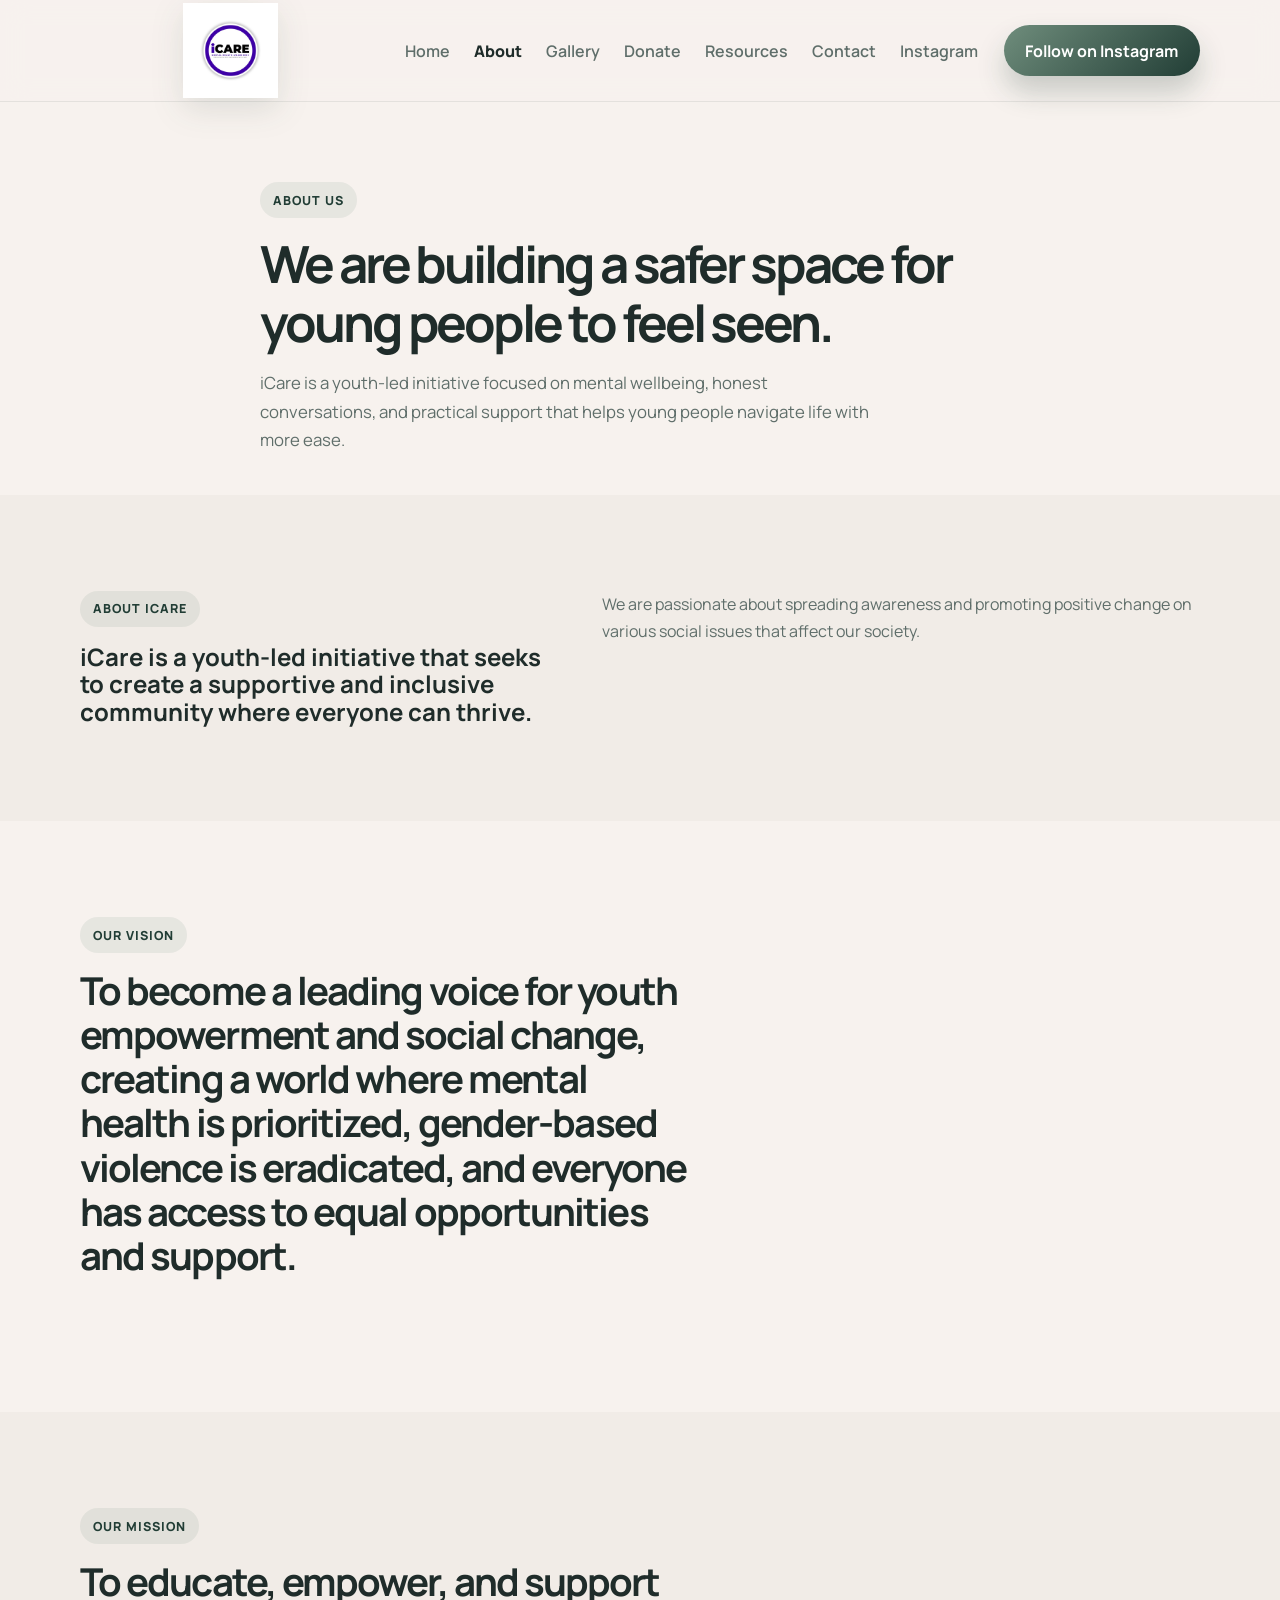
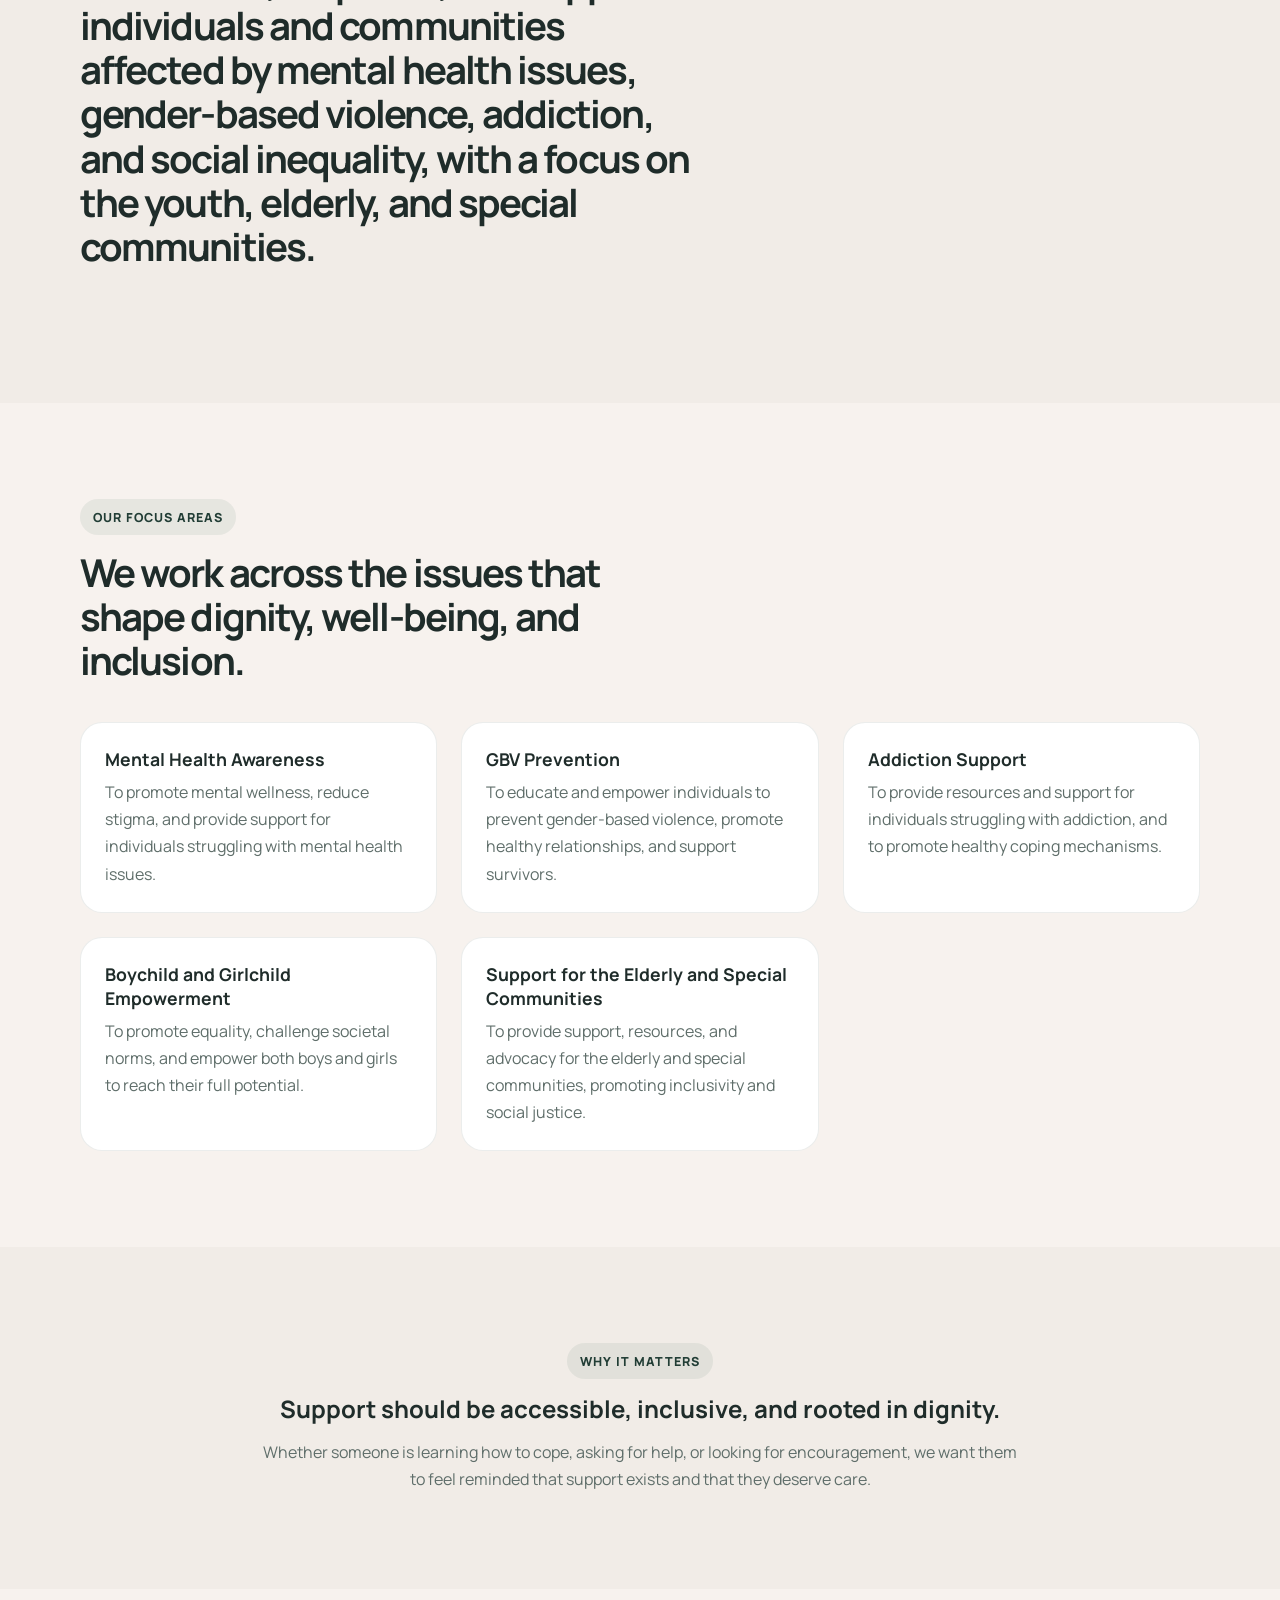
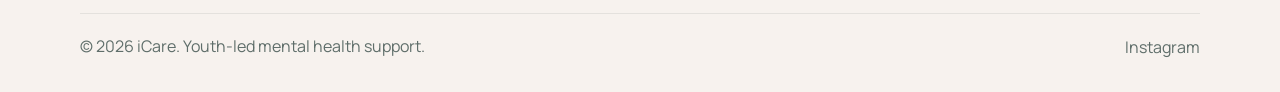
==== commit 957f9a74: "Add donation page and Stripe-ready checkout Co-authored-by: Copilot App <223556219+Copilot@users.nor" ====
--- a/about.html
+++ b/about.html
@@ -20,6 +20,7 @@
           <a href="index.html">Home</a>
           <a href="about.html" class="active">About</a>
           <a href="gallery.html">Gallery</a>
+          <a href="donate.html">Donate</a>
           <a href="resources.html">Resources</a>
           <a href="contact.html">Contact</a>
           <a href="https://www.instagram.com/icare_int?stkn=cmU0aDU4Ynk5eHl6&utm_source=qr" target="_blank" rel="noreferrer">Instagram</a>
--- a/styles.css
+++ b/styles.css
@@ -801,6 +801,51 @@
 
 .gallery-info h3 {
   font-size: 1.1rem;
+}
+
+.donation-layout {
+  display: grid;
+  grid-template-columns: 1.1fr 0.9fr;
+  gap: 2rem;
+  align-items: center;
+}
+
+.donation-copy h2 {
+  font-size: clamp(2rem, 3vw, 3rem);
+  letter-spacing: -0.05em;
+}
+
+.donation-list {
+  margin: 1.5rem 0 0;
+  padding-left: 1.2rem;
+  color: var(--muted);
+  line-height: 1.9;
+}
+
+.donation-card {
+  background: white;
+  border: 1px solid var(--line);
+  border-radius: 28px;
+  padding: 2rem 1.5rem;
+  box-shadow: 0 14px 32px rgba(26, 39, 36, 0.04);
+}
+
+.donation-card h3 {
+  font-size: 1.8rem;
+  margin-bottom: 0.6rem;
+}
+
+.donation-card p {
+  margin-bottom: 1rem;
+}
+
+.donation-btn {
+  margin-top: 0.6rem;
+}
+
+.small-note {
+  font-size: 0.82rem;
+  color: var(--muted);
 }
 
 .site-footer {
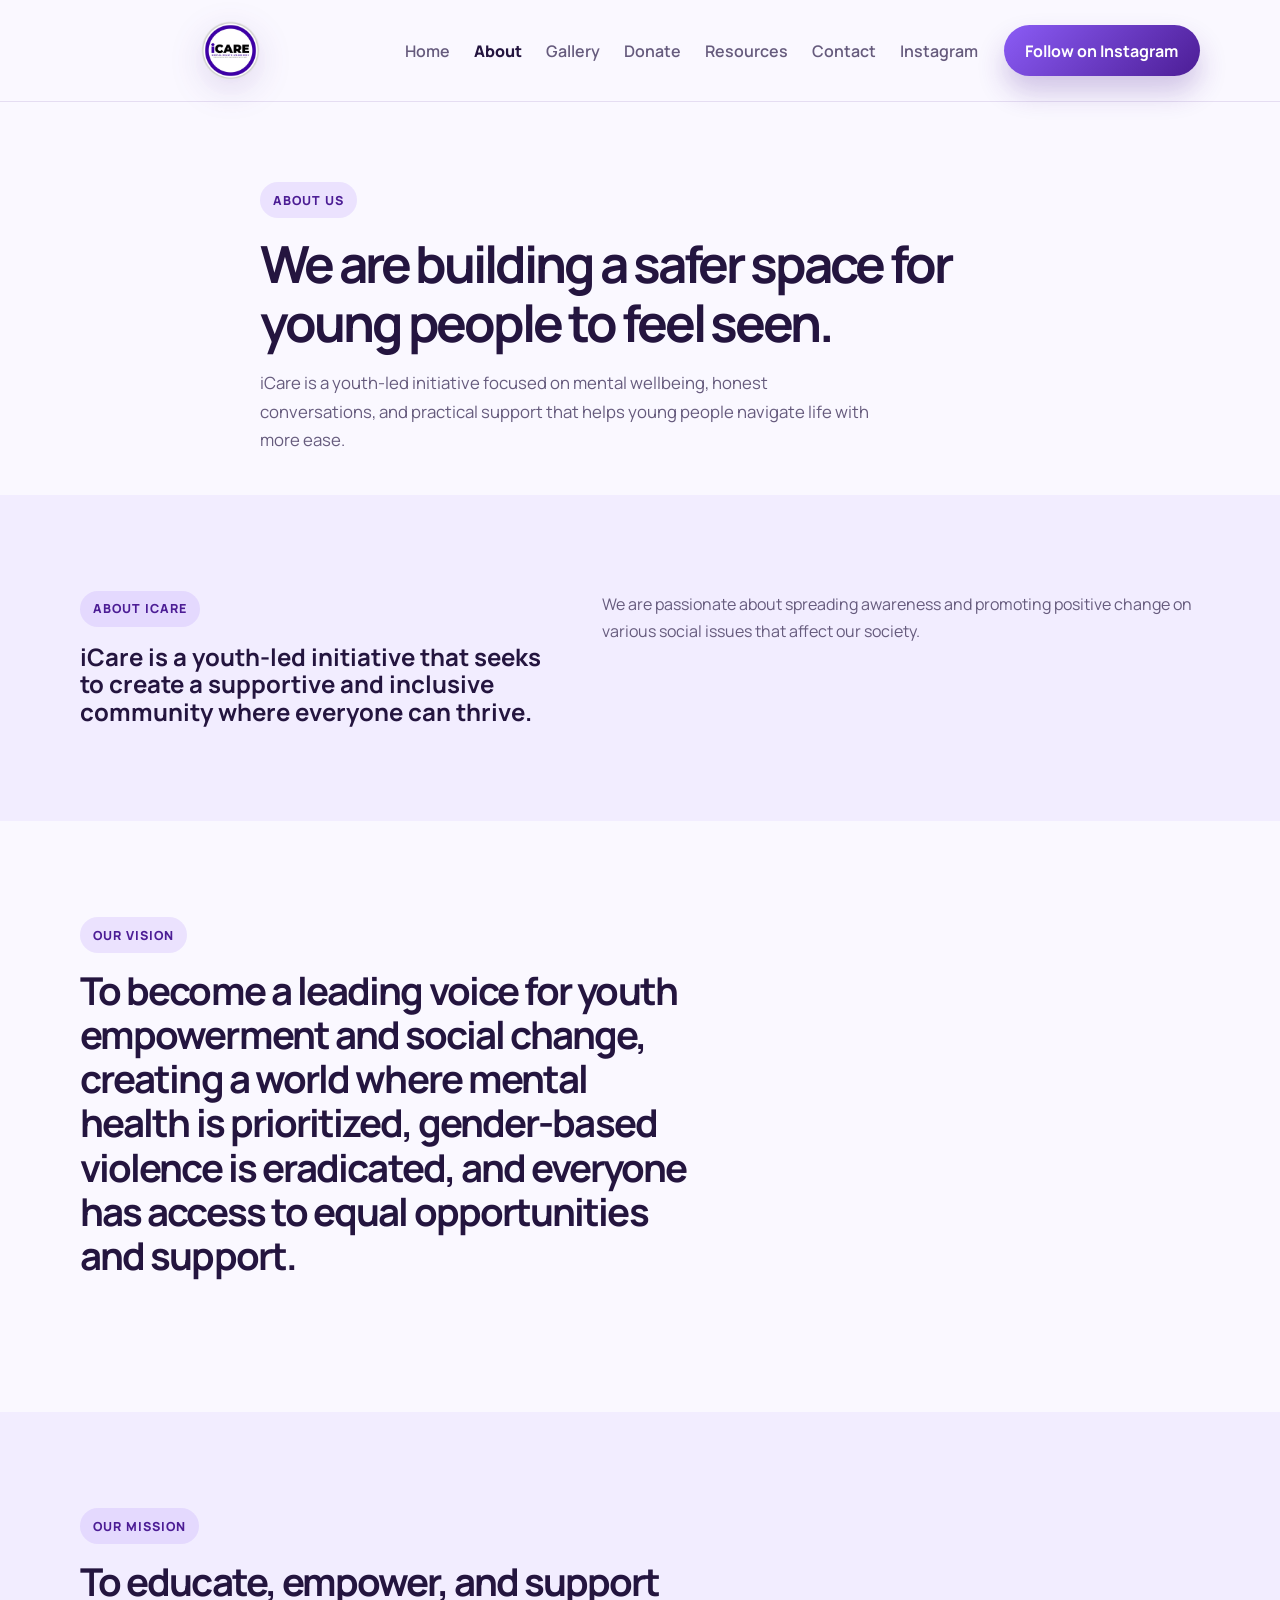
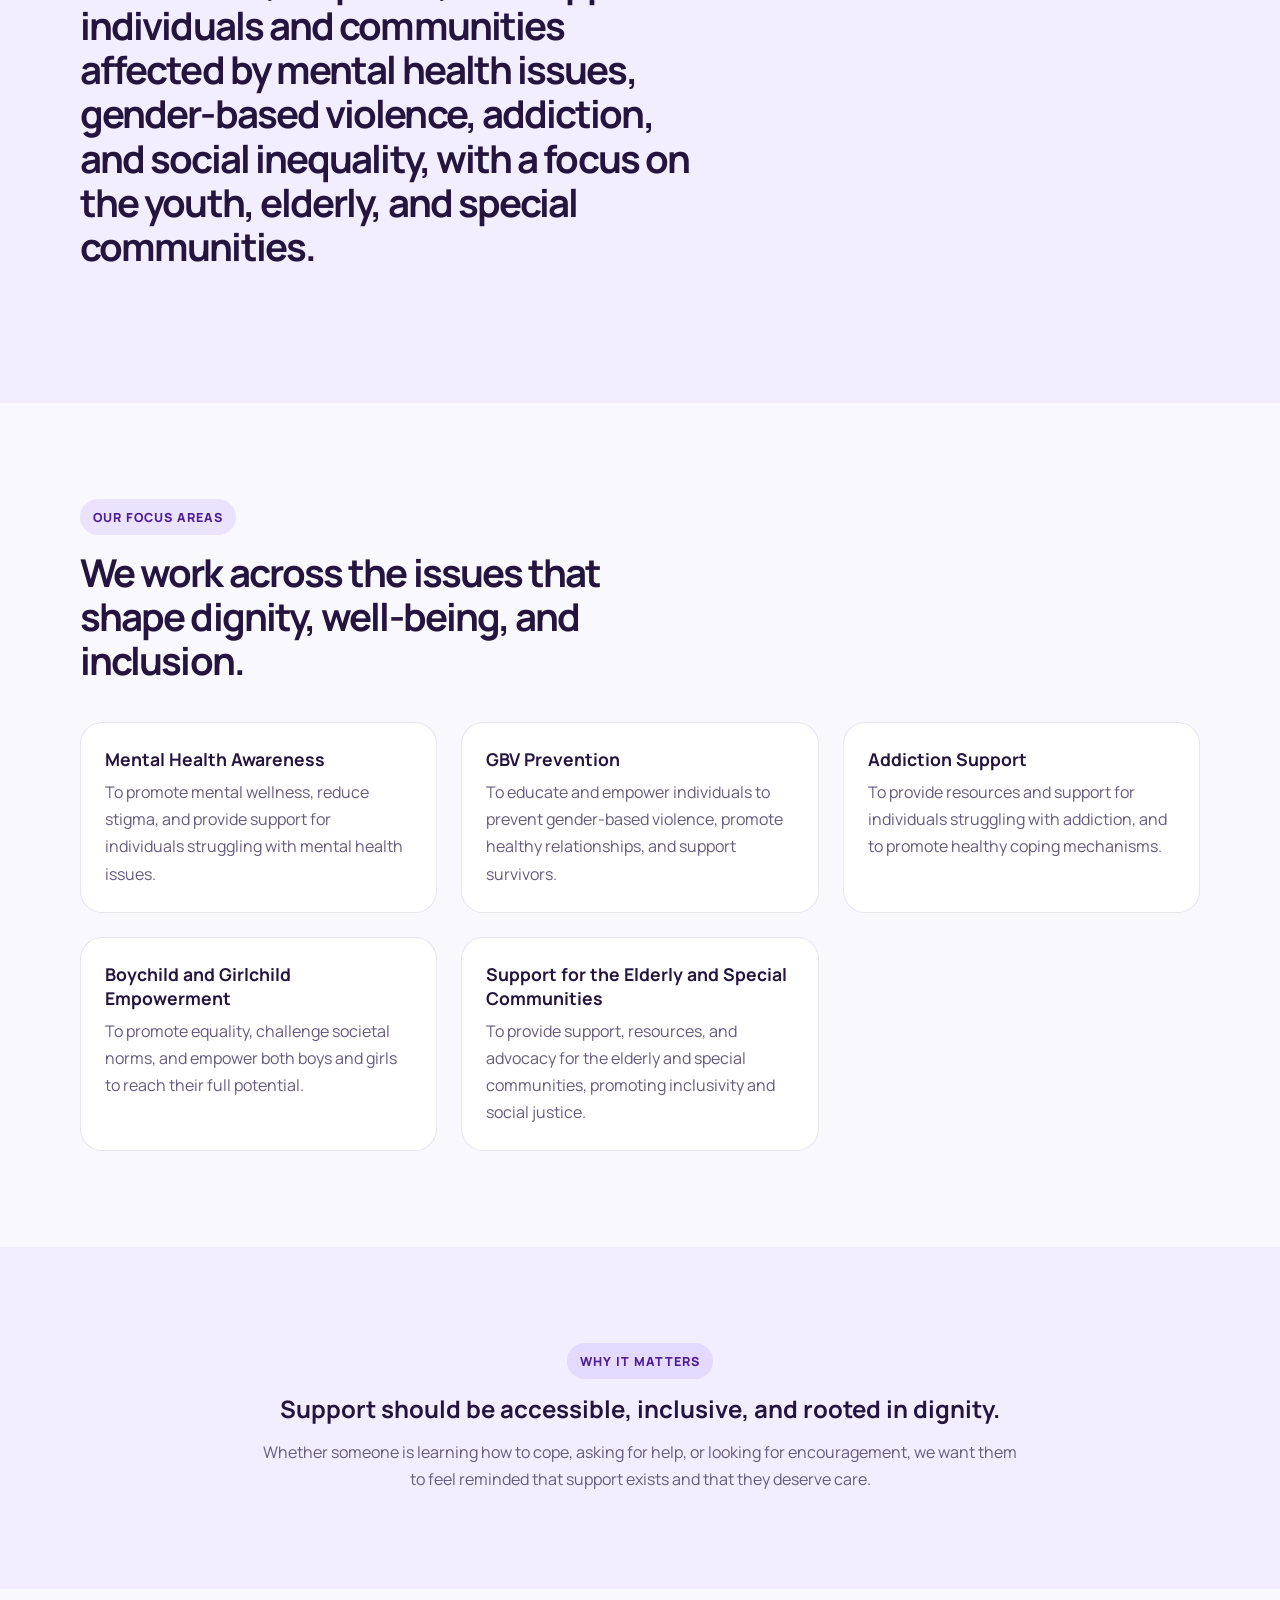
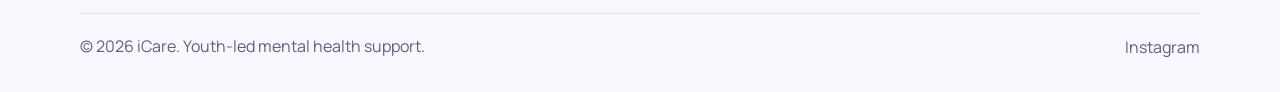
==== commit c64ad50b: "Remove white background from iCare logo Co-authored-by: Copilot App <223556219+Copilot@users.noreply" ====
--- a/about.html
+++ b/about.html
@@ -14,7 +14,7 @@
     <header class="site-header">
       <div class="container nav-wrap">
         <a href="index.html" class="brand" aria-label="iCare home">
-          <img src="icare-logo.jpeg" alt="iCare logo" class="brand-logo" />
+          <img src="icare-logo.png" alt="iCare logo" class="brand-logo" />
         </a>
         <nav class="main-nav" id="main-nav" aria-label="Main navigation">
           <a href="index.html">Home</a>
--- a/styles.css
+++ b/styles.css
@@ -1,15 +1,15 @@
 :root {
-  --bg: #f7f2ee;
-  --panel: #fffaf6;
-  --soft: #f1ece7;
-  --primary: #6f8d7c;
-  --primary-deep: #213d35;
-  --accent: #d9b7a4;
-  --highlight: #efe0d2;
-  --text: #1f2c2a;
-  --muted: #5f6e6a;
-  --line: rgba(33, 61, 53, 0.09);
-  --shadow: 0 22px 48px rgba(32, 49, 46, 0.12);
+  --bg: #faf8ff;
+  --panel: #ffffff;
+  --soft: #f2edff;
+  --primary: #8b5cf6;
+  --primary-deep: #4c1d95;
+  --accent: #c4b5fd;
+  --highlight: #ede9fe;
+  --text: #24153f;
+  --muted: #665b7d;
+  --line: rgba(76, 29, 149, 0.12);
+  --shadow: 0 22px 48px rgba(76, 29, 149, 0.14);
 }
 
 * {
@@ -69,7 +69,7 @@
   top: 0;
   z-index: 20;
   backdrop-filter: blur(14px);
-  background: rgba(247, 242, 238, 0.86);
+  background: rgba(250, 248, 255, 0.9);
   border-bottom: 1px solid var(--line);
 }
 
@@ -118,7 +118,7 @@
   height: auto;
   max-height: 95px;
   object-fit: contain;
-  filter: drop-shadow(0 10px 16px rgba(33, 61, 53, 0.12));
+  filter: drop-shadow(0 10px 16px rgba(76, 29, 149, 0.14));
 }
 
 .brand-mark {
@@ -167,14 +167,14 @@
 .btn-primary {
   background: linear-gradient(135deg, var(--primary), var(--primary-deep));
   color: white;
-  box-shadow: 0 16px 28px rgba(33, 61, 53, 0.22);
+  box-shadow: 0 16px 28px rgba(76, 29, 149, 0.24);
 }
 
 .btn-secondary {
   background: rgba(255, 255, 255, 0.6);
   color: var(--text);
-  border: 1px solid rgba(33, 61, 53, 0.12);
-  box-shadow: 0 8px 20px rgba(26, 39, 36, 0.04);
+  border: 1px solid rgba(76, 29, 149, 0.14);
+  box-shadow: 0 8px 20px rgba(76, 29, 149, 0.05);
 }
 
 .page-hero {
@@ -216,7 +216,7 @@
   margin-bottom: 1rem;
   padding: 0.45rem 0.8rem;
   border-radius: 999px;
-  background: rgba(111, 141, 124, 0.12);
+  background: rgba(139, 92, 246, 0.14);
   color: var(--primary-deep);
   font-weight: 800;
   font-size: 0.78rem;
@@ -289,21 +289,21 @@
   inset: 6% auto auto 8%;
   width: 180px;
   height: 180px;
-  background: rgba(246, 216, 209, 0.8);
+  background: rgba(196, 181, 253, 0.72);
 }
 
 .bubble-two {
   inset: auto 10% 12% auto;
   width: 220px;
   height: 220px;
-  background: rgba(90, 143, 122, 0.16);
+  background: rgba(139, 92, 246, 0.16);
 }
 
 .card {
   position: relative;
   z-index: 1;
   background: rgba(255, 255, 255, 0.9);
-  border: 1px solid rgba(34, 62, 58, 0.08);
+  border: 1px solid rgba(76, 29, 149, 0.1);
   box-shadow: var(--shadow);
 }
 
@@ -319,14 +319,14 @@
   height: auto;
   max-height: 220px;
   object-fit: contain;
-  filter: drop-shadow(0 10px 16px rgba(33, 61, 53, 0.12));
+  filter: drop-shadow(0 10px 16px rgba(76, 29, 149, 0.14));
 }
 
 .card-main {
   width: min(420px, 92%);
   padding: 2.1rem 1.7rem;
   border-radius: 30px;
-  background: linear-gradient(180deg, rgba(255,255,255,0.96), rgba(255,250,246,0.94));
+  background: linear-gradient(180deg, rgba(255,255,255,0.98), rgba(245,243,255,0.96));
 }
 
 .dot {
@@ -335,7 +335,7 @@
   height: 12px;
   margin-bottom: 0.9rem;
   border-radius: 50%;
-  background: #c8d7d2;
+  background: #ddd6fe;
 }
 
 .dot.active {
@@ -386,7 +386,7 @@
   max-width: 210px;
   padding: 1rem 1.2rem;
   border-radius: 18px;
-  background: rgba(250, 237, 235, 0.92);
+  background: rgba(237, 233, 254, 0.94);
 }
 
 .section-heading {
@@ -440,9 +440,9 @@
 .info-card {
   padding: 1.8rem 1.5rem;
   border-radius: 24px;
-  background: linear-gradient(180deg, #ffffff, #fdf7f3);
-  border: 1px solid var(--line);
-  box-shadow: 0 14px 32px rgba(26, 39, 36, 0.04);
+  background: linear-gradient(180deg, #ffffff, #f5f3ff);
+  border: 1px solid var(--line);
+  box-shadow: 0 14px 32px rgba(76, 29, 149, 0.05);
 }
 
 .icon {
@@ -452,7 +452,7 @@
   height: 3.1rem;
   border-radius: 16px;
   font-size: 1.4rem;
-  background: rgba(90, 143, 122, 0.12);
+  background: rgba(139, 92, 246, 0.14);
 }
 
 .info-card h3 {
@@ -471,14 +471,14 @@
   border-radius: 24px;
   background: white;
   border: 1px solid var(--line);
-  box-shadow: 0 14px 28px rgba(26, 39, 36, 0.04);
+  box-shadow: 0 14px 28px rgba(76, 29, 149, 0.05);
   transition: transform 0.2s ease, box-shadow 0.2s ease;
 }
 
 #instagram-feed .instagram-card:hover,
 #instagram-feed .instagram-card:focus-visible {
   transform: translateY(-3px);
-  box-shadow: 0 18px 36px rgba(26, 39, 36, 0.08);
+  box-shadow: 0 18px 36px rgba(76, 29, 149, 0.1);
 }
 
 .instagram-card img {
@@ -502,7 +502,7 @@
   display: inline-block;
   padding: 0.25rem 0.55rem;
   border-radius: 999px;
-  background: rgba(246, 216, 209, 0.7);
+  background: rgba(196, 181, 253, 0.68);
   color: var(--primary-deep);
   font-size: 0.72rem;
   font-weight: 700;
@@ -550,7 +550,7 @@
 }
 
 .editorial-section {
-  background: linear-gradient(180deg, rgba(255,255,255,0.4), rgba(237,244,242,0.9));
+  background: linear-gradient(180deg, rgba(255,255,255,0.55), rgba(245,243,255,0.92));
 }
 
 .editorial-grid {
@@ -598,7 +598,7 @@
 }
 
 .dark-pill {
-  background: rgba(29, 43, 40, 0.9);
+  background: rgba(76, 29, 149, 0.92);
   color: white;
 }
 
@@ -636,7 +636,7 @@
   margin-bottom: 0.8rem;
   padding: 0.4rem 0.7rem;
   border-radius: 999px;
-  background: rgba(90, 143, 122, 0.12);
+  background: rgba(139, 92, 246, 0.14);
   color: var(--primary-deep);
   font-size: 0.72rem;
   font-weight: 800;
@@ -666,7 +666,7 @@
   align-items: center;
   padding: 2rem 2.2rem;
   border-radius: 30px;
-  background: linear-gradient(135deg, rgba(111, 141, 124, 0.12), rgba(217, 183, 164, 0.18));
+  background: linear-gradient(135deg, rgba(139, 92, 246, 0.13), rgba(196, 181, 253, 0.22));
   border: 1px solid var(--line);
 }
 
@@ -690,9 +690,9 @@
   gap: 2rem;
   padding: 2.3rem 2rem;
   border-radius: 28px;
-  background: linear-gradient(135deg, rgba(111, 141, 124, 0.10), rgba(217, 183, 164, 0.20));
-  border: 1px solid var(--line);
-  box-shadow: 0 18px 32px rgba(32, 49, 46, 0.06);
+  background: linear-gradient(135deg, rgba(139, 92, 246, 0.11), rgba(196, 181, 253, 0.24));
+  border: 1px solid var(--line);
+  box-shadow: 0 18px 32px rgba(76, 29, 149, 0.07);
 }
 
 .contact-layout {
@@ -709,10 +709,43 @@
   margin-top: 0.8rem;
 }
 
+.contact-details {
+  display: grid;
+  gap: 0.7rem;
+  margin-top: 1.3rem;
+}
+
+.contact-details a {
+  display: flex;
+  align-items: center;
+  gap: 0.75rem;
+  width: fit-content;
+  color: var(--text);
+}
+
+.contact-details a:hover,
+.contact-details a:focus-visible {
+  color: var(--primary-deep);
+}
+
+.contact-flag {
+  display: inline-grid;
+  place-items: center;
+  width: 2.25rem;
+  height: 2.25rem;
+  border-radius: 12px;
+  background: var(--highlight);
+  font-size: 1.25rem;
+}
+
+.contact-details strong {
+  color: var(--primary-deep);
+}
+
 .contact-form {
   display: grid;
   gap: 1rem;
-  background: rgba(255, 255, 255, 0.72);
+  background: rgba(255, 255, 255, 0.82);
   border: 1px solid var(--line);
   border-radius: 22px;
   padding: 1.2rem;
@@ -728,7 +761,7 @@
 .contact-form input,
 .contact-form textarea {
   width: 100%;
-  border: 1px solid rgba(29, 43, 40, 0.12);
+  border: 1px solid rgba(76, 29, 149, 0.14);
   border-radius: 14px;
   padding: 0.9rem 1rem;
   font: inherit;
@@ -738,8 +771,8 @@
 
 .contact-form input:focus,
 .contact-form textarea:focus {
-  outline: 2px solid rgba(90, 143, 122, 0.25);
-  border-color: rgba(90, 143, 122, 0.5);
+  outline: 2px solid rgba(139, 92, 246, 0.28);
+  border-color: rgba(139, 92, 246, 0.58);
 }
 
 .contact-actions {
@@ -839,8 +872,27 @@
   margin-bottom: 1rem;
 }
 
+.payment-options {
+  display: grid;
+  gap: 0.8rem;
+  margin-top: 1rem;
+}
+
 .donation-btn {
-  margin-top: 0.6rem;
+  margin-top: 0.1rem;
+}
+
+.payment-details {
+  margin-top: 1.2rem;
+  padding-top: 1rem;
+  border-top: 1px solid var(--line);
+  color: var(--muted);
+  font-size: 0.92rem;
+  line-height: 1.7;
+}
+
+.payment-details p {
+  margin: 0 0 0.7rem;
 }
 
 .small-note {
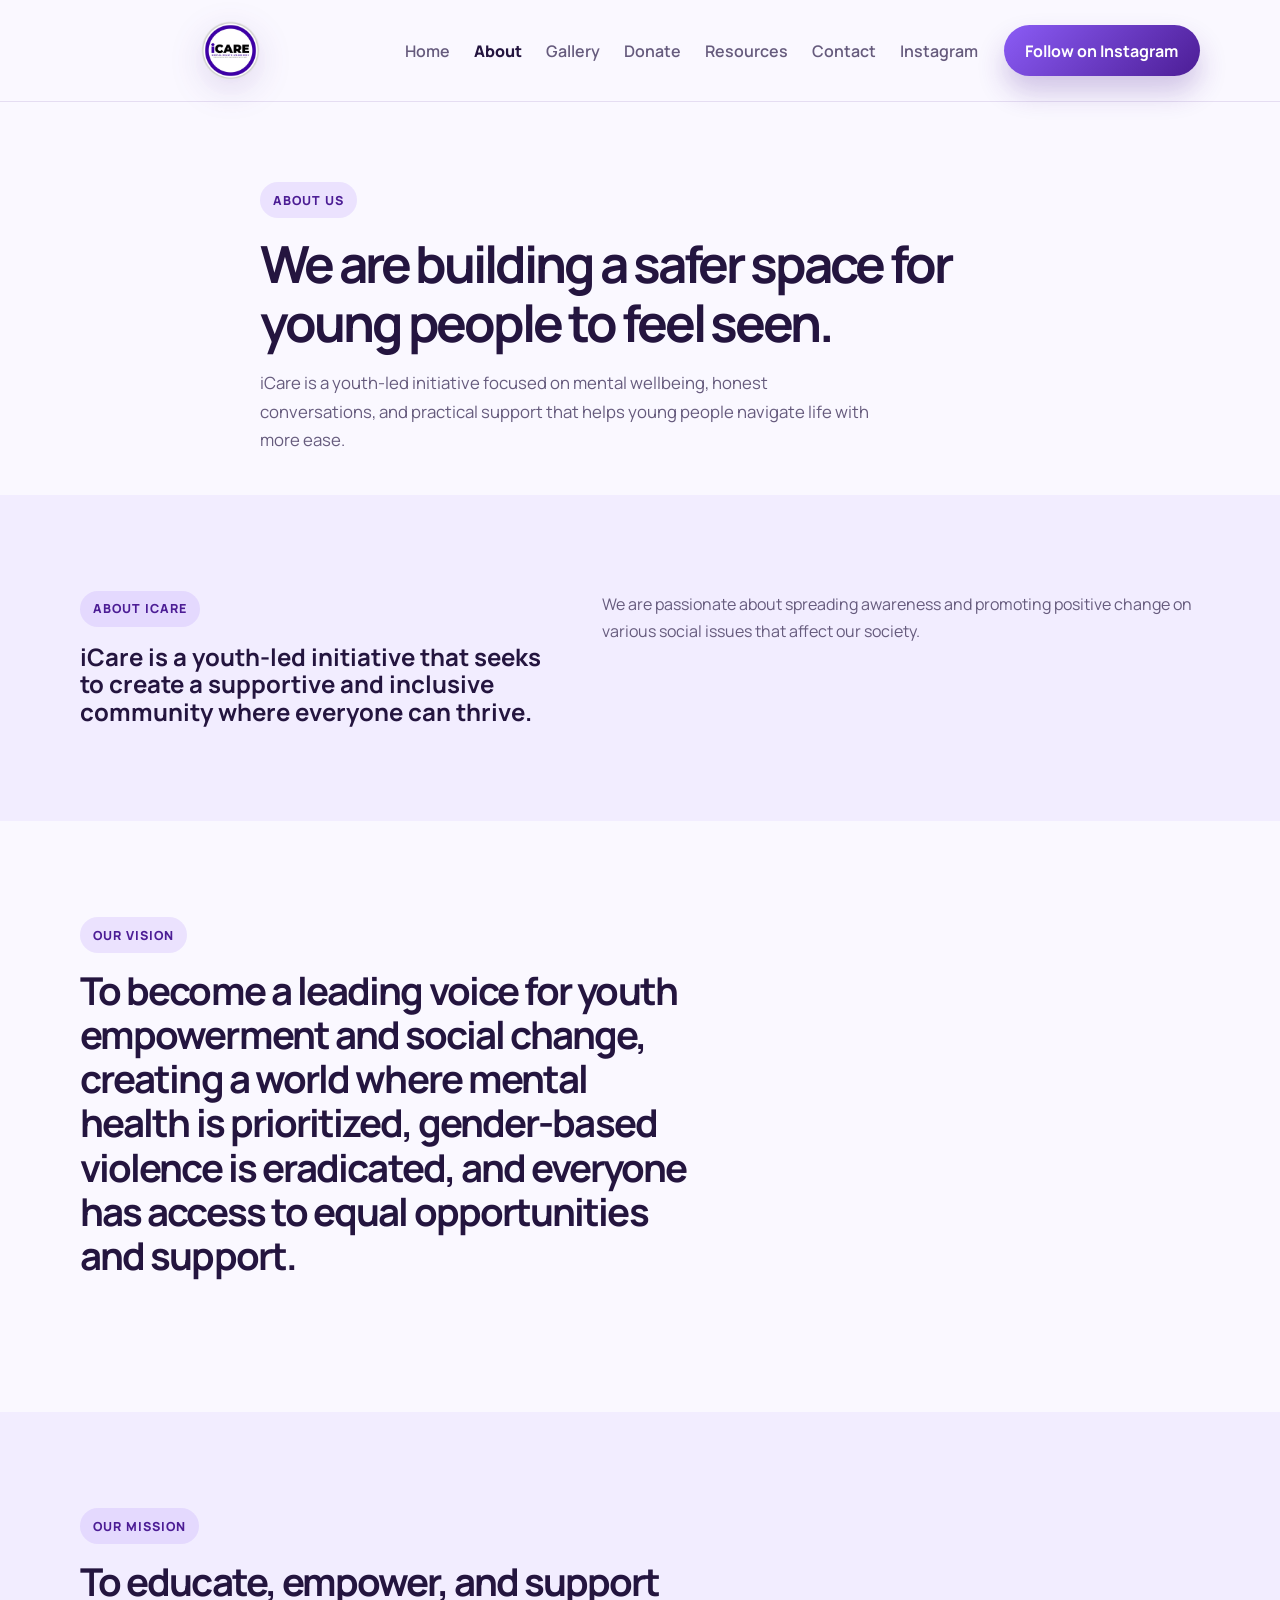
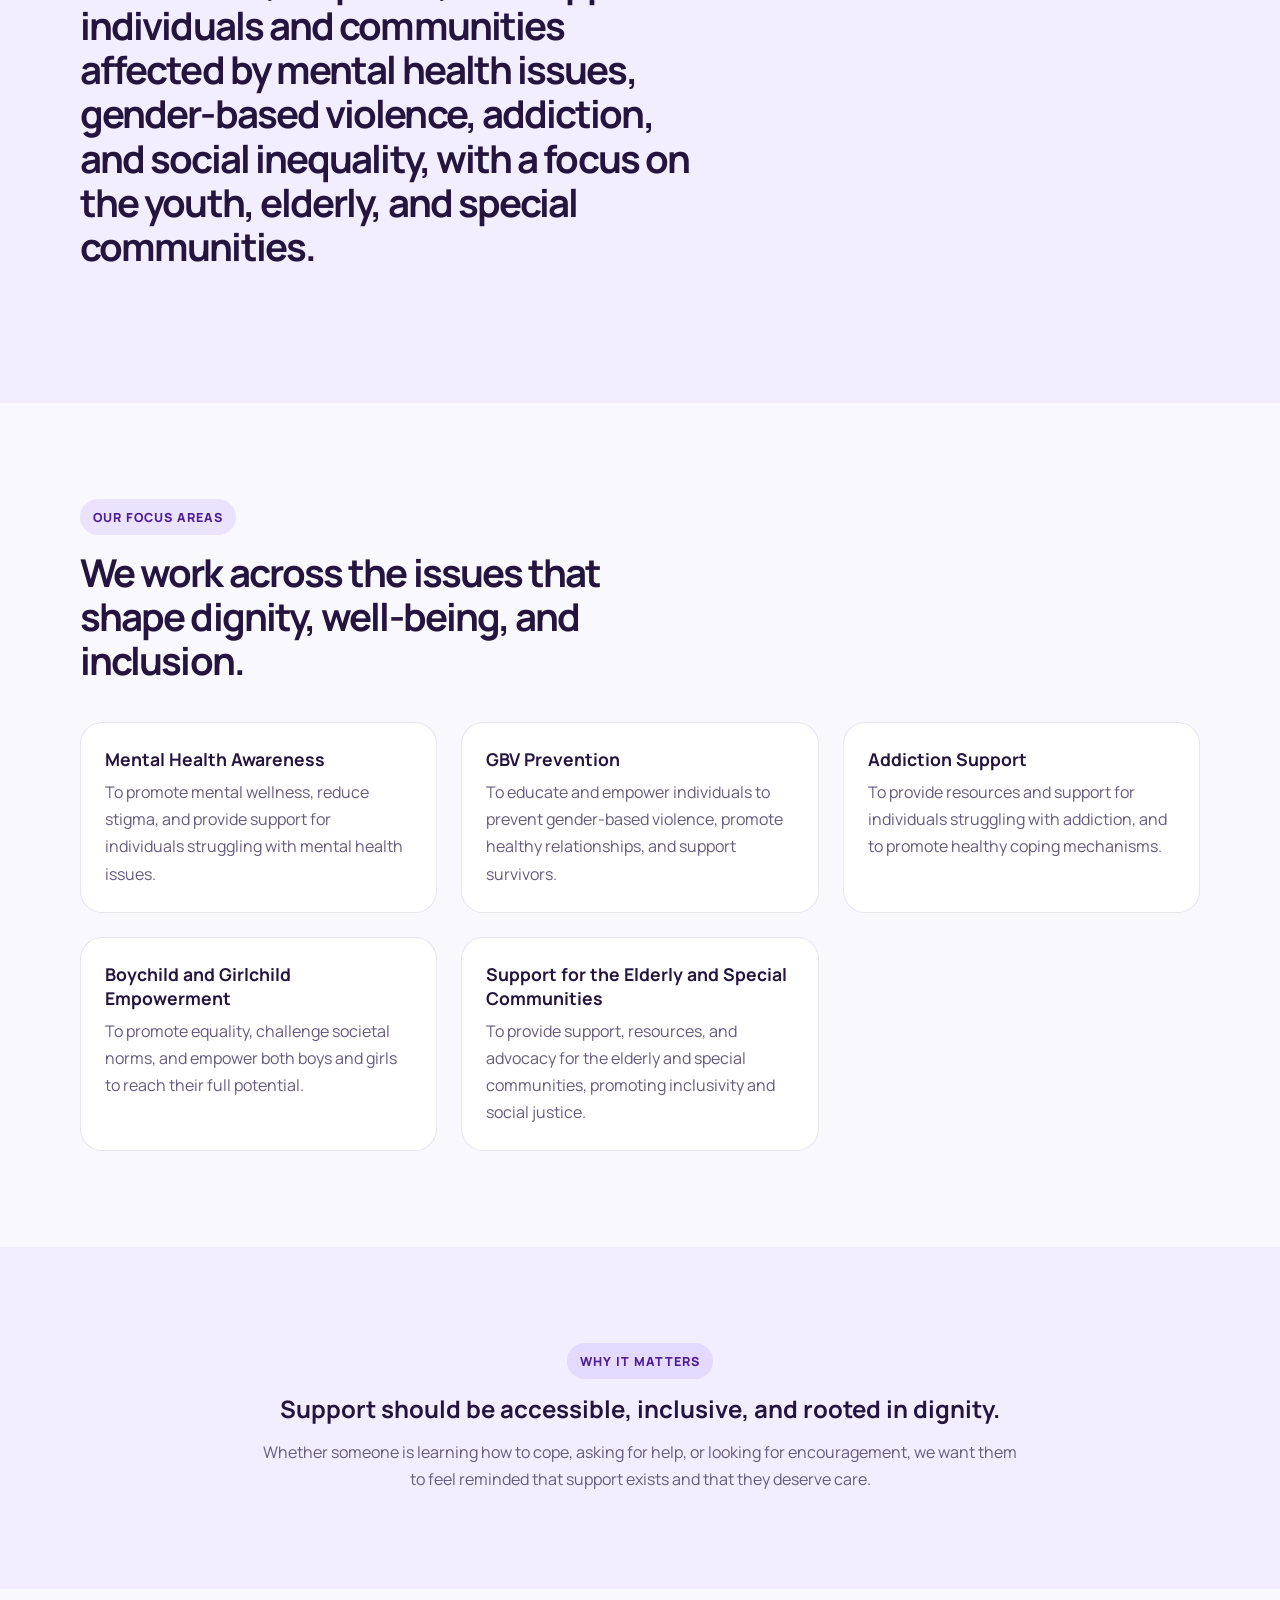
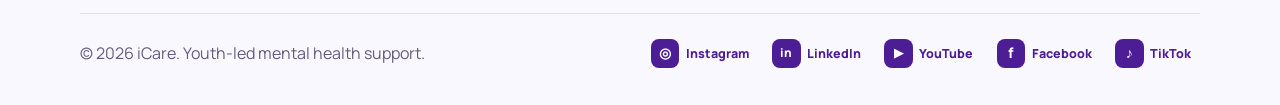
==== commit 3b7d4a5a: "Add iCare social media links Co-authored-by: Copilot App <223556219+Copilot@users.noreply.github.com" ====
--- a/about.html
+++ b/about.html
@@ -117,7 +117,13 @@
     <footer class="site-footer">
       <div class="container footer-wrap">
         <p>© 2026 iCare. Youth-led mental health support.</p>
-        <a href="https://www.instagram.com/icare_int?stkn=cmU0aDU4Ynk5eHl6&utm_source=qr" target="_blank" rel="noreferrer">Instagram</a>
+        <nav class="social-links" aria-label="Social media links">
+          <a href="https://www.instagram.com/icare_int?stkn=cmU0aDU4Ynk5eHl6&utm_source=qr" target="_blank" rel="noreferrer" aria-label="Instagram"><span aria-hidden="true">◎</span><span class="social-label">Instagram</span></a>
+          <a href="https://www.linkedin.com/company/icare-int" target="_blank" rel="noreferrer" aria-label="LinkedIn"><span aria-hidden="true">in</span><span class="social-label">LinkedIn</span></a>
+          <a href="https://www.youtube.com/@icare_official?si=yMkp_gHvwrRoBAPz" target="_blank" rel="noreferrer" aria-label="YouTube"><span aria-hidden="true">▶</span><span class="social-label">YouTube</span></a>
+          <a href="https://www.facebook.com/share/16DWoBZmup" target="_blank" rel="noreferrer" aria-label="Facebook"><span aria-hidden="true">f</span><span class="social-label">Facebook</span></a>
+          <a href="https://www.tiktok.com/@icareinternational?_t=ZM-8w1FeyiGlGg&amp;_r=1" target="_blank" rel="noreferrer" aria-label="TikTok"><span aria-hidden="true">♪</span><span class="social-label">TikTok</span></a>
+        </nav>
       </div>
     </footer>
 
--- a/styles.css
+++ b/styles.css
@@ -912,6 +912,49 @@
   gap: 1rem;
   border-top: 1px solid var(--line);
   padding-top: 1.2rem;
+}
+
+.social-links {
+  display: flex;
+  align-items: center;
+  justify-content: flex-end;
+  flex-wrap: wrap;
+  gap: 0.55rem;
+}
+
+.social-links a {
+  display: inline-flex;
+  align-items: center;
+  gap: 0.4rem;
+  padding: 0.35rem 0.55rem 0.35rem 0.35rem;
+  border-radius: 999px;
+  color: var(--primary-deep);
+  font-size: 0.78rem;
+  font-weight: 800;
+  transition: background 0.2s ease, transform 0.2s ease;
+}
+
+.social-links a:hover,
+.social-links a:focus-visible {
+  background: var(--highlight);
+  transform: translateY(-1px);
+}
+
+.social-links a > span:first-child {
+  display: inline-grid;
+  place-items: center;
+  width: 1.8rem;
+  height: 1.8rem;
+  border-radius: 8px;
+  background: var(--primary-deep);
+  color: white;
+  font-size: 0.9rem;
+  line-height: 1;
+}
+
+.social-links a:nth-child(2) > span:first-child,
+.social-links a:nth-child(3) > span:first-child {
+  font-size: 0.75rem;
 }
 
 @media (max-width: 900px) {
@@ -1003,4 +1046,8 @@
     flex-direction: column;
     align-items: flex-start;
   }
-}
+
+  .social-links {
+    justify-content: flex-start;
+  }
+}
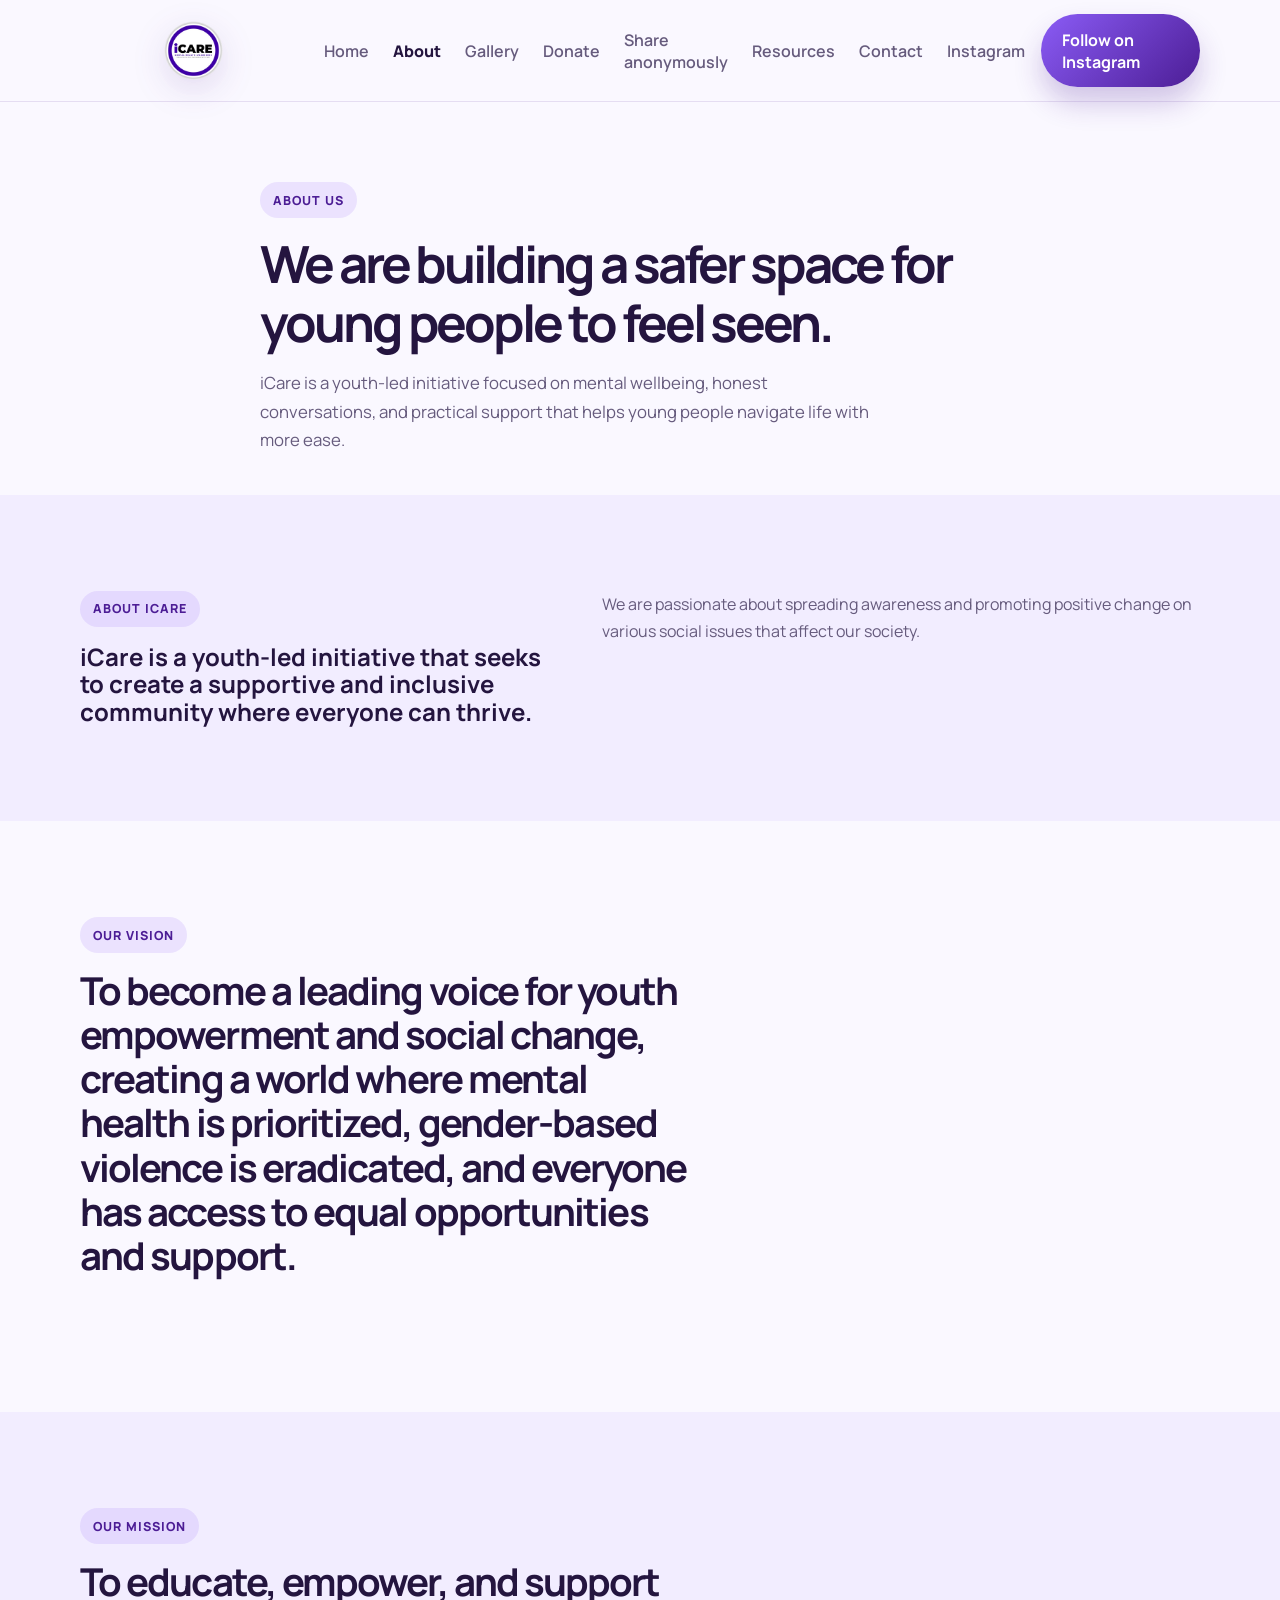
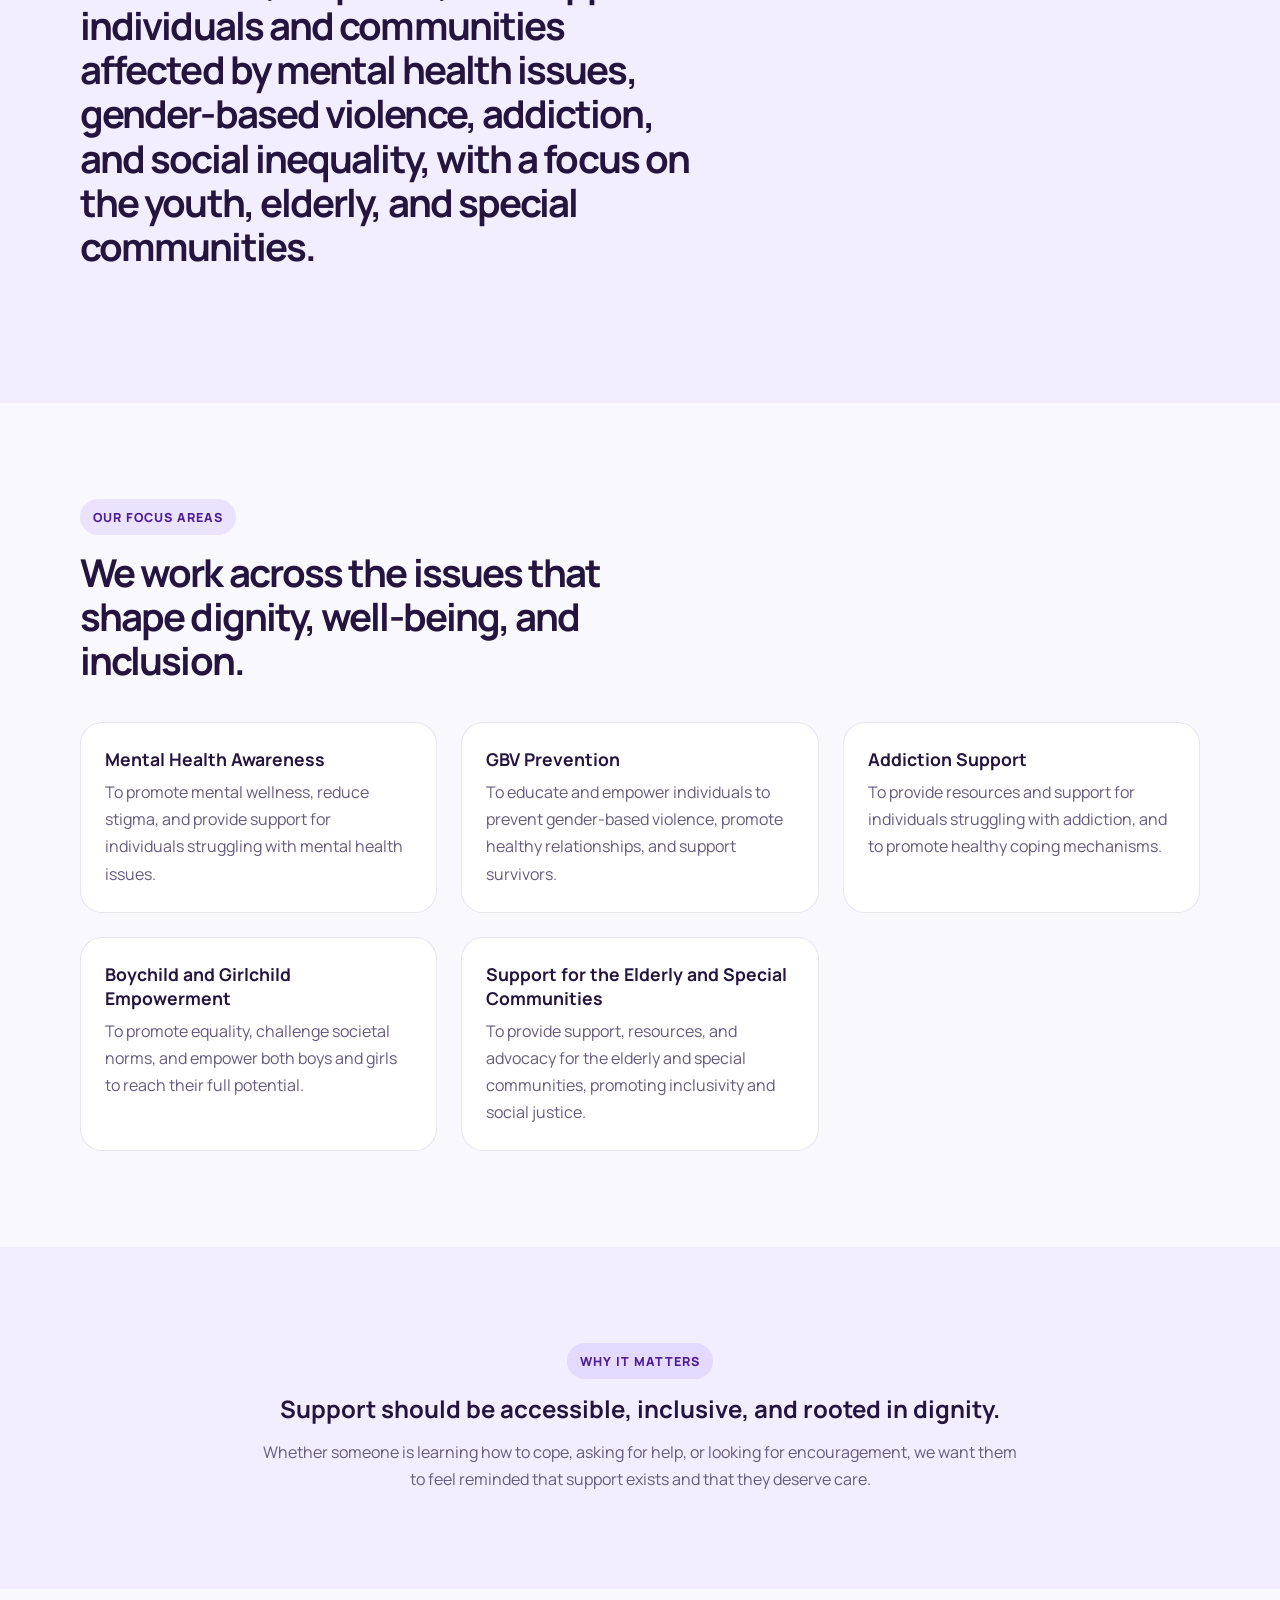
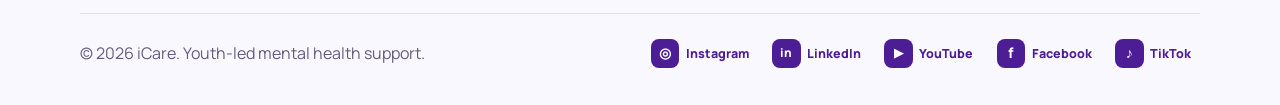
==== commit 6030a676: "Add anonymous community survey Co-authored-by: Copilot App <223556219+Copilot@users.noreply.github.c" ====
--- a/about.html
+++ b/about.html
@@ -21,6 +21,7 @@
           <a href="about.html" class="active">About</a>
           <a href="gallery.html">Gallery</a>
           <a href="donate.html">Donate</a>
+          <a href="anonymous.html">Share anonymously</a>
           <a href="resources.html">Resources</a>
           <a href="contact.html">Contact</a>
           <a href="https://www.instagram.com/icare_int?stkn=cmU0aDU4Ynk5eHl6&utm_source=qr" target="_blank" rel="noreferrer">Instagram</a>
@@ -122,7 +123,7 @@
           <a href="https://www.linkedin.com/company/icare-int" target="_blank" rel="noreferrer" aria-label="LinkedIn"><span aria-hidden="true">in</span><span class="social-label">LinkedIn</span></a>
           <a href="https://www.youtube.com/@icare_official?si=yMkp_gHvwrRoBAPz" target="_blank" rel="noreferrer" aria-label="YouTube"><span aria-hidden="true">▶</span><span class="social-label">YouTube</span></a>
           <a href="https://www.facebook.com/share/16DWoBZmup" target="_blank" rel="noreferrer" aria-label="Facebook"><span aria-hidden="true">f</span><span class="social-label">Facebook</span></a>
-          <a href="https://www.tiktok.com/@icareinternational?_t=ZM-8w1FeyiGlGg&amp;_r=1" target="_blank" rel="noreferrer" aria-label="TikTok"><span aria-hidden="true">♪</span><span class="social-label">TikTok</span></a>
+          <a href="https://www.tiktok.com/@icareinternational_?_t=ZM-8w1FeyiGlGg&amp;_r=1" target="_blank" rel="noreferrer" aria-label="TikTok"><span aria-hidden="true">♪</span><span class="social-label">TikTok</span></a>
         </nav>
       </div>
     </footer>
--- a/styles.css
+++ b/styles.css
@@ -18,6 +18,7 @@
 
 html {
   scroll-behavior: smooth;
+  overflow-x: hidden;
 }
 
 body {
@@ -25,6 +26,7 @@
   font-family: "Manrope", sans-serif;
   background: var(--bg);
   color: var(--text);
+  overflow-x: hidden;
 }
 
 img {
@@ -35,6 +37,7 @@
 a {
   color: inherit;
   text-decoration: none;
+  -webkit-tap-highlight-color: transparent;
 }
 
 p {
@@ -91,8 +94,11 @@
   display: none;
   background: transparent;
   border: 0;
-  padding: 0.25rem;
+  min-width: 44px;
+  min-height: 44px;
+  padding: 0.5rem;
   cursor: pointer;
+  touch-action: manipulation;
 }
 
 .nav-toggle span {
@@ -153,6 +159,7 @@
   display: inline-flex;
   align-items: center;
   justify-content: center;
+  min-height: 44px;
   padding: 0.9rem 1.35rem;
   border-radius: 999px;
   font-weight: 700;
@@ -225,7 +232,7 @@
 }
 
 .hero-copy h1 {
-  font-size: clamp(2.6rem, 5vw, 4.8rem);
+  font-size: clamp(2rem, 3vw, 3rem);
   letter-spacing: -0.07em;
   max-width: 560px;
   color: var(--primary-deep);
@@ -900,6 +907,131 @@
   color: var(--muted);
 }
 
+.survey-wrap {
+  max-width: 840px;
+}
+
+.crisis-notice {
+  margin-bottom: 1.5rem;
+  padding: 1.25rem 1.35rem;
+  border-left: 4px solid var(--primary);
+  border-radius: 16px;
+  background: #fff;
+  box-shadow: 0 10px 24px rgba(76, 29, 149, 0.06);
+}
+
+.crisis-notice strong {
+  color: var(--primary-deep);
+}
+
+.crisis-notice p {
+  margin-top: 0.35rem;
+}
+
+.survey-form {
+  display: grid;
+  gap: 1.25rem;
+  padding: clamp(1rem, 3vw, 2rem);
+  border: 1px solid var(--line);
+  border-radius: 28px;
+  background: #fff;
+  box-shadow: 0 18px 38px rgba(76, 29, 149, 0.07);
+}
+
+.survey-form fieldset,
+.survey-question {
+  display: grid;
+  gap: 0.65rem;
+  min-width: 0;
+  margin: 0;
+  padding: 0;
+  border: 0;
+  color: var(--text);
+  font-weight: 700;
+}
+
+.survey-form legend {
+  width: 100%;
+  margin-bottom: 0.65rem;
+  color: var(--text);
+  font-weight: 800;
+}
+
+.survey-form legend span,
+.field-help {
+  display: block;
+  margin-top: 0.3rem;
+  color: var(--muted);
+  font-size: 0.86rem;
+  font-weight: 500;
+}
+
+.survey-form select,
+.survey-form textarea {
+  width: 100%;
+  border: 1px solid rgba(76, 29, 149, 0.16);
+  border-radius: 14px;
+  padding: 0.9rem 1rem;
+  font: inherit;
+  color: var(--text);
+  background: #fff;
+}
+
+.survey-form select {
+  min-height: 48px;
+}
+
+.survey-form textarea {
+  resize: vertical;
+}
+
+.survey-form select:focus,
+.survey-form textarea:focus {
+  outline: 2px solid rgba(139, 92, 246, 0.28);
+  border-color: rgba(139, 92, 246, 0.58);
+}
+
+.checkbox-grid {
+  display: grid;
+  grid-template-columns: repeat(2, minmax(0, 1fr));
+  gap: 0.7rem;
+}
+
+.checkbox-grid label {
+  display: flex;
+  align-items: flex-start;
+  gap: 0.6rem;
+  min-height: 44px;
+  padding: 0.7rem;
+  border: 1px solid var(--line);
+  border-radius: 12px;
+  color: var(--muted);
+  font-size: 0.92rem;
+  font-weight: 600;
+  cursor: pointer;
+}
+
+.checkbox-grid input {
+  width: 1.1rem;
+  height: 1.1rem;
+  flex: 0 0 auto;
+  accent-color: var(--primary);
+}
+
+.privacy-note,
+.form-success {
+  font-size: 0.86rem;
+}
+
+.form-success {
+  margin: 0;
+  padding: 0.9rem 1rem;
+  border-radius: 12px;
+  background: var(--highlight);
+  color: var(--primary-deep);
+  font-weight: 700;
+}
+
 .site-footer {
   padding: 1.5rem 0 2rem;
   color: var(--muted);
@@ -955,6 +1087,37 @@
 .social-links a:nth-child(2) > span:first-child,
 .social-links a:nth-child(3) > span:first-child {
   font-size: 0.75rem;
+}
+
+.social-section {
+  padding-top: 0;
+}
+
+.social-panel {
+  display: grid;
+  grid-template-columns: 1fr auto;
+  align-items: center;
+  gap: 2rem;
+  padding: 2rem;
+  border-radius: 28px;
+  background: var(--soft);
+  border: 1px solid var(--line);
+}
+
+.social-panel h2 {
+  margin-bottom: 0.6rem;
+  font-size: clamp(1.8rem, 3vw, 2.7rem);
+  letter-spacing: -0.05em;
+}
+
+.social-links-large {
+  justify-content: flex-start;
+  gap: 0.75rem;
+}
+
+.social-links-large a {
+  background: white;
+  padding-right: 0.75rem;
 }
 
 @media (max-width: 900px) {
@@ -972,6 +1135,10 @@
     display: grid;
   }
 
+  .social-panel {
+    grid-template-columns: 1fr;
+  }
+
   .brand-logo {
     width: min(190px, 52vw);
   }
@@ -1017,12 +1184,51 @@
 }
 
 @media (max-width: 640px) {
+  .container {
+    width: min(100% - 1.5rem, 1120px);
+  }
+
+  .site-header {
+    position: sticky;
+  }
+
   .hero {
-    padding-top: 3rem;
+    padding: 3.25rem 0 2rem;
   }
 
   .nav-wrap {
-    padding: 0.8rem 0;
+    min-height: 72px;
+    padding: 0.45rem 0;
+  }
+
+  .brand {
+    min-width: 0;
+    max-width: calc(100% - 56px);
+    justify-content: flex-start;
+  }
+
+  .brand-logo {
+    width: min(170px, 58vw);
+    max-height: 64px;
+  }
+
+  .main-nav {
+    top: 72px;
+    gap: 0.25rem;
+    padding: 0.75rem;
+  }
+
+  .main-nav a {
+    width: 100%;
+    min-height: 44px;
+    padding: 0.65rem 0.75rem;
+    border-radius: 12px;
+  }
+
+  .main-nav a:hover,
+  .main-nav a:focus-visible,
+  .main-nav a.active {
+    background: var(--highlight);
   }
 
   .btn {
@@ -1030,24 +1236,161 @@
   }
 
   .hero-actions,
-  .contact-actions {
+  .contact-actions,
+  .support-actions {
     display: grid;
+    gap: 0.75rem;
   }
 
   .mini-stats {
     grid-template-columns: 1fr;
+    gap: 0.75rem;
   }
 
   .section {
-    padding: 4.5rem 0;
+    padding: 3.75rem 0;
+  }
+
+  .page-hero {
+    padding-top: 3.25rem;
+    padding-bottom: 1.5rem;
+  }
+
+  .page-hero h1,
+  .hero-copy h1 {
+    font-size: clamp(1.85rem, 7.5vw, 2.45rem);
+    text-wrap: balance;
+  }
+
+  .section-heading h2,
+  .support-band h2,
+  .social-panel h2,
+  .donation-copy h2 {
+    text-wrap: balance;
+  }
+
+  .hero-visual {
+    min-height: 360px;
+    margin-top: 1rem;
+  }
+
+  .bubble-one {
+    width: 120px;
+    height: 120px;
+  }
+
+  .bubble-two {
+    width: 150px;
+    height: 150px;
+  }
+
+  .card-main {
+    width: min(100%, 360px);
+    padding: 1.5rem 1rem;
+  }
+
+  .card-main h2 {
+    font-size: 1.6rem;
+  }
+
+  .profile-badge {
+    width: min(250px, 76%);
+    max-height: 170px;
+  }
+
+  .card-floating {
+    right: 0;
+    bottom: 2%;
+    max-width: 175px;
+    padding: 0.8rem 0.9rem;
+    font-size: 0.86rem;
+  }
+
+  .signal {
+    gap: 0.75rem;
+  }
+
+  .signal span {
+    font-size: 0.86rem;
+  }
+
+  .instagram-card img {
+    height: 240px;
+  }
+
+  .editorial-feature img {
+    height: 240px;
+  }
+
+  .contact-box,
+  .support-band-inner,
+  .social-panel,
+  .donation-card {
+    padding: 1.35rem 1rem;
+    border-radius: 22px;
+  }
+
+  .contact-details a {
+    width: 100%;
+    min-height: 44px;
+  }
+
+  .social-links-large {
+    display: grid;
+    grid-template-columns: repeat(2, minmax(0, 1fr));
+  }
+
+  .social-links-large a {
+    width: 100%;
+  }
+
+  .gallery-grid {
+    gap: 1rem;
+  }
+
+  .gallery-item img {
+    height: 250px;
+  }
+
+  .checkbox-grid {
+    grid-template-columns: 1fr;
+  }
+
+  .survey-form {
+    border-radius: 22px;
   }
 
   .site-footer .footer-wrap {
     flex-direction: column;
     align-items: flex-start;
+    gap: 1.25rem;
   }
 
   .social-links {
     justify-content: flex-start;
-  }
-}
+    width: 100%;
+  }
+
+  .footer-wrap .social-links {
+    display: grid;
+    grid-template-columns: repeat(2, minmax(0, 1fr));
+  }
+
+  .footer-wrap .social-links a {
+    width: 100%;
+  }
+}
+
+@media (prefers-reduced-motion: reduce) {
+  html {
+    scroll-behavior: auto;
+  }
+
+  *,
+  *::before,
+  *::after {
+    transition-duration: 0.01ms !important;
+    animation-duration: 0.01ms !important;
+    animation-iteration-count: 1 !important;
+  }
+}
